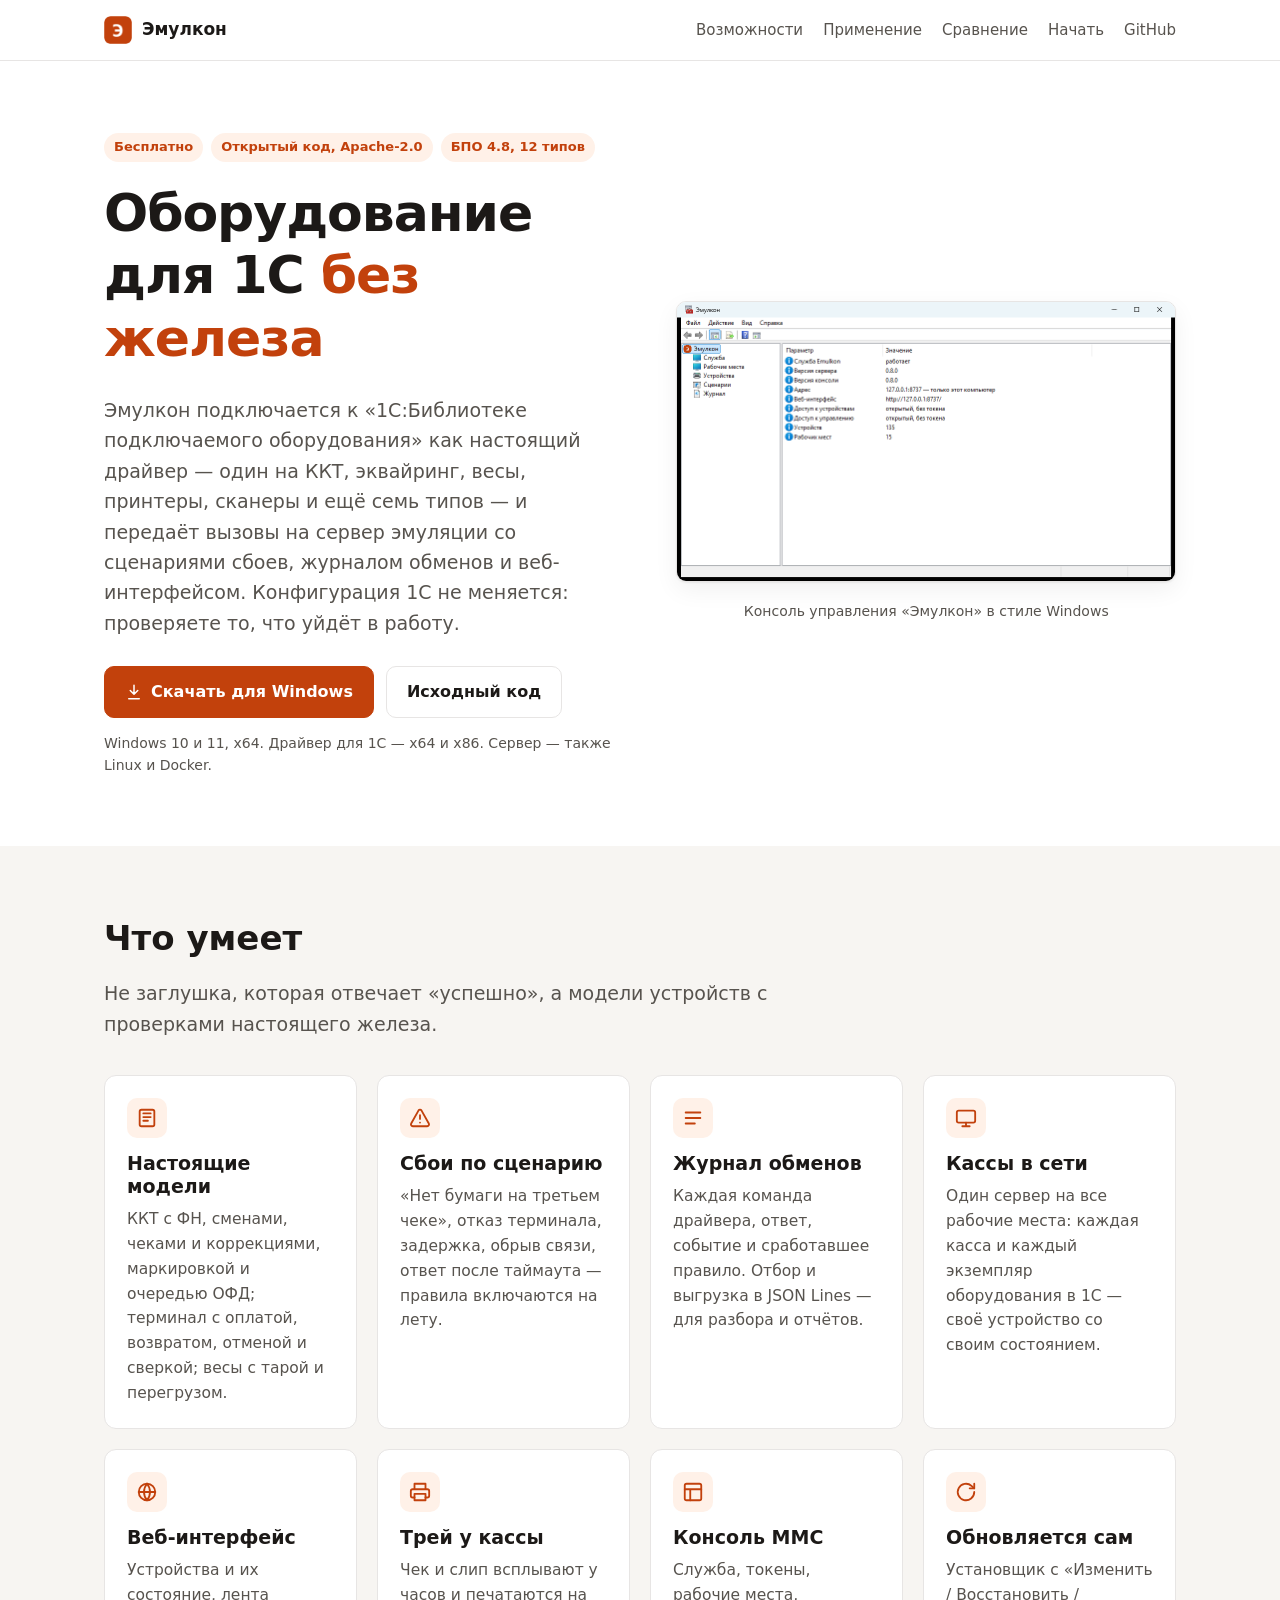
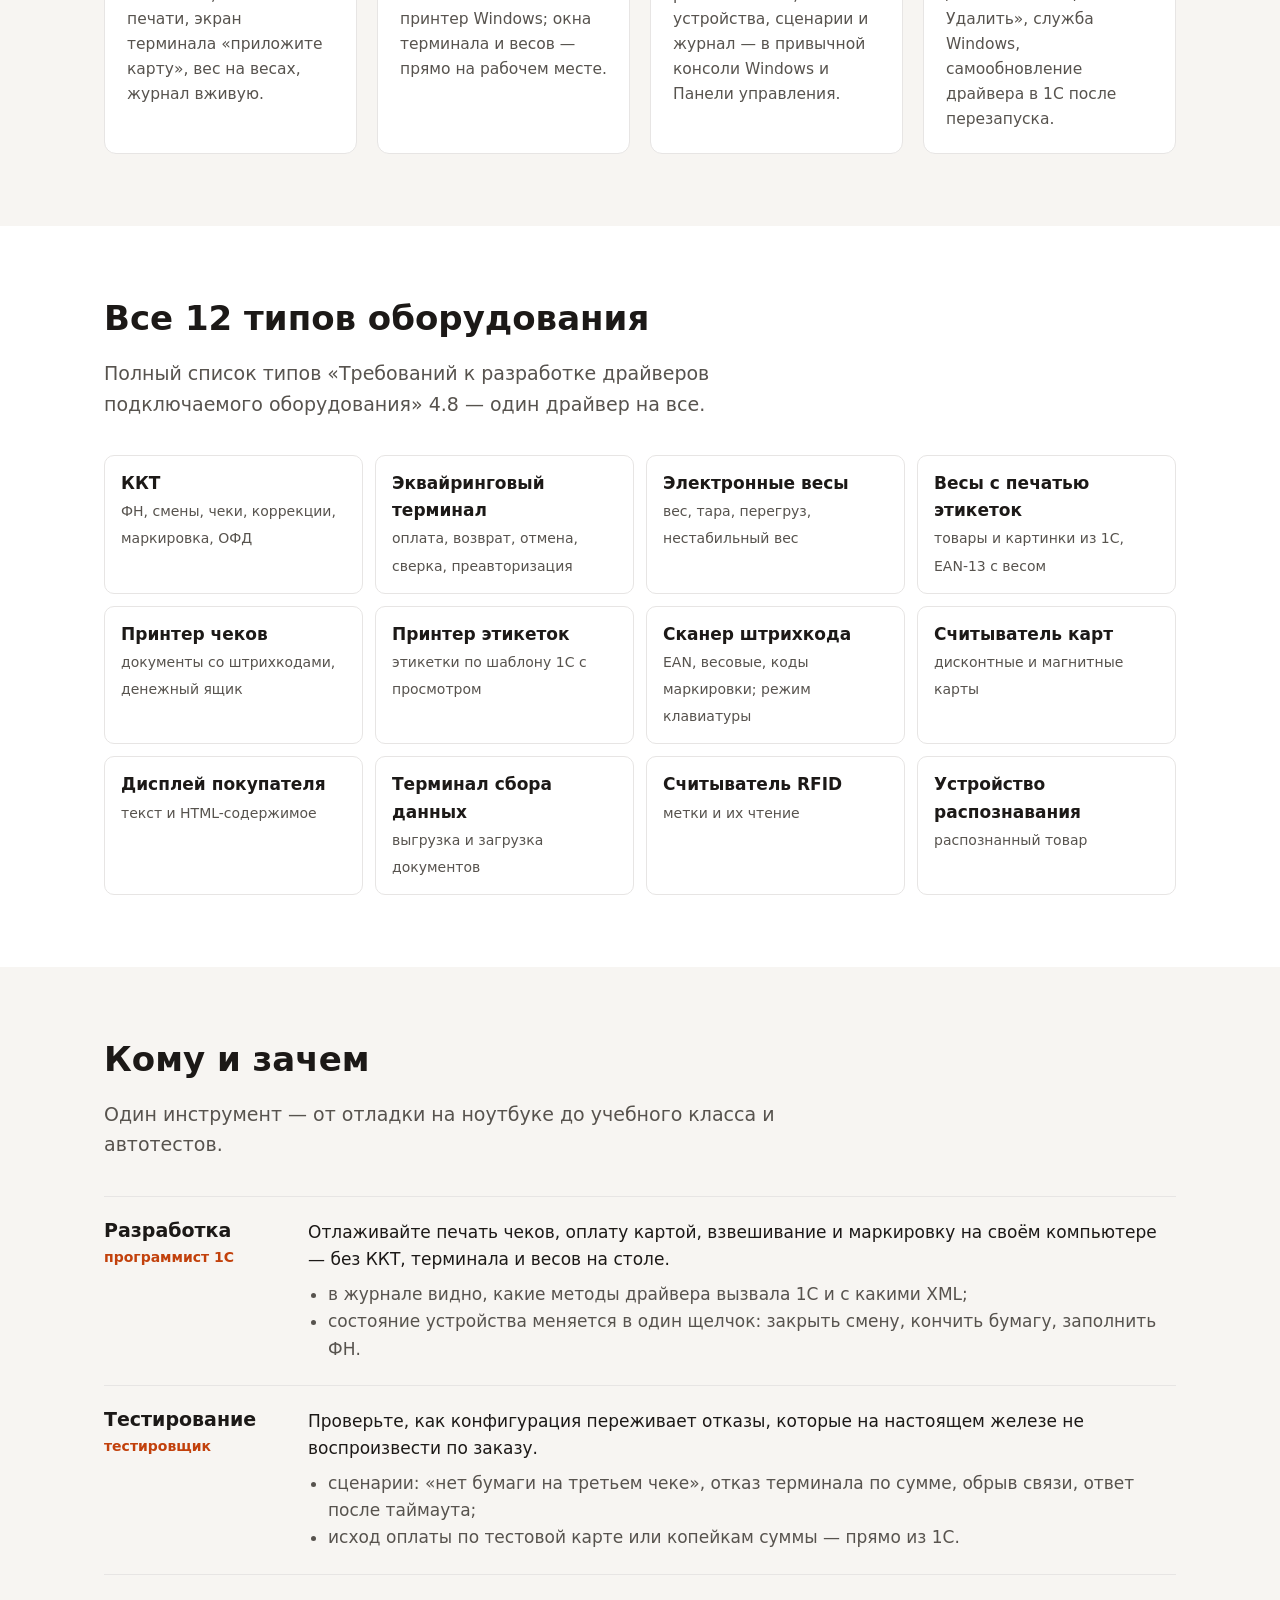
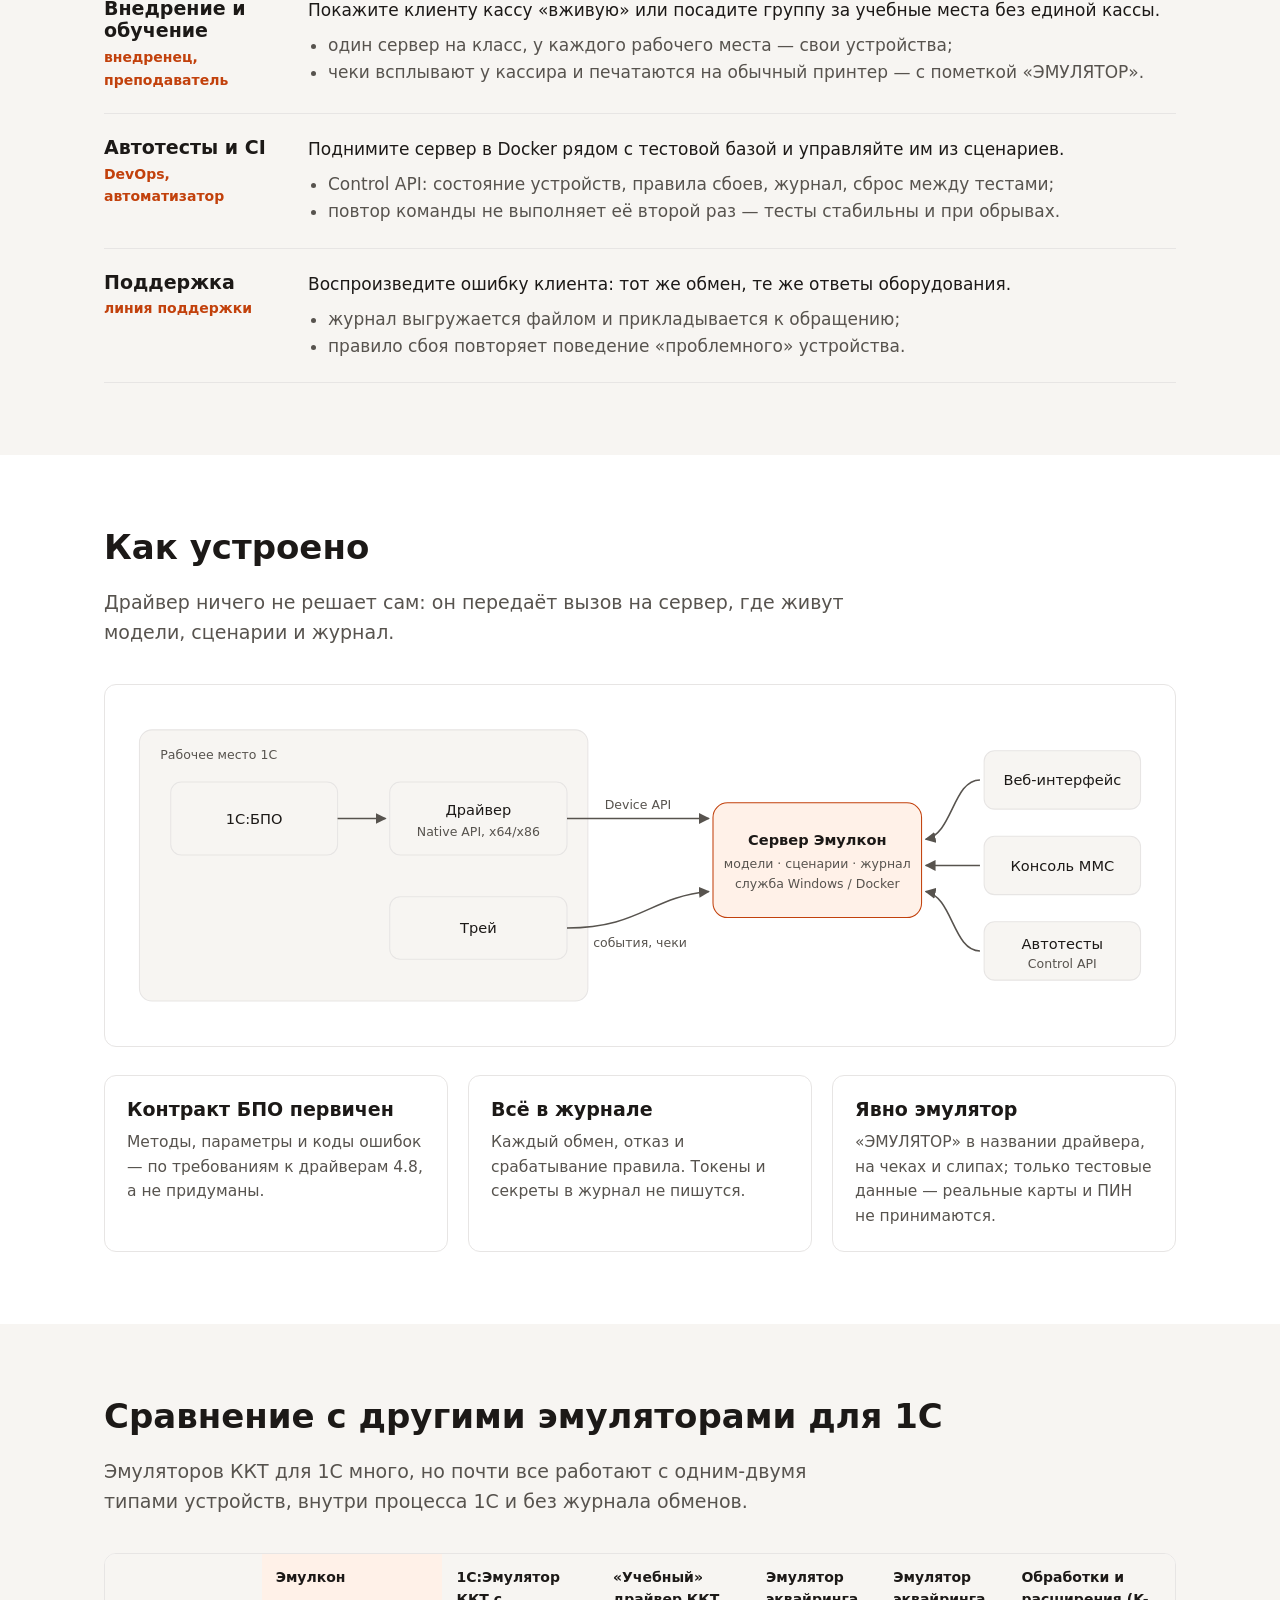
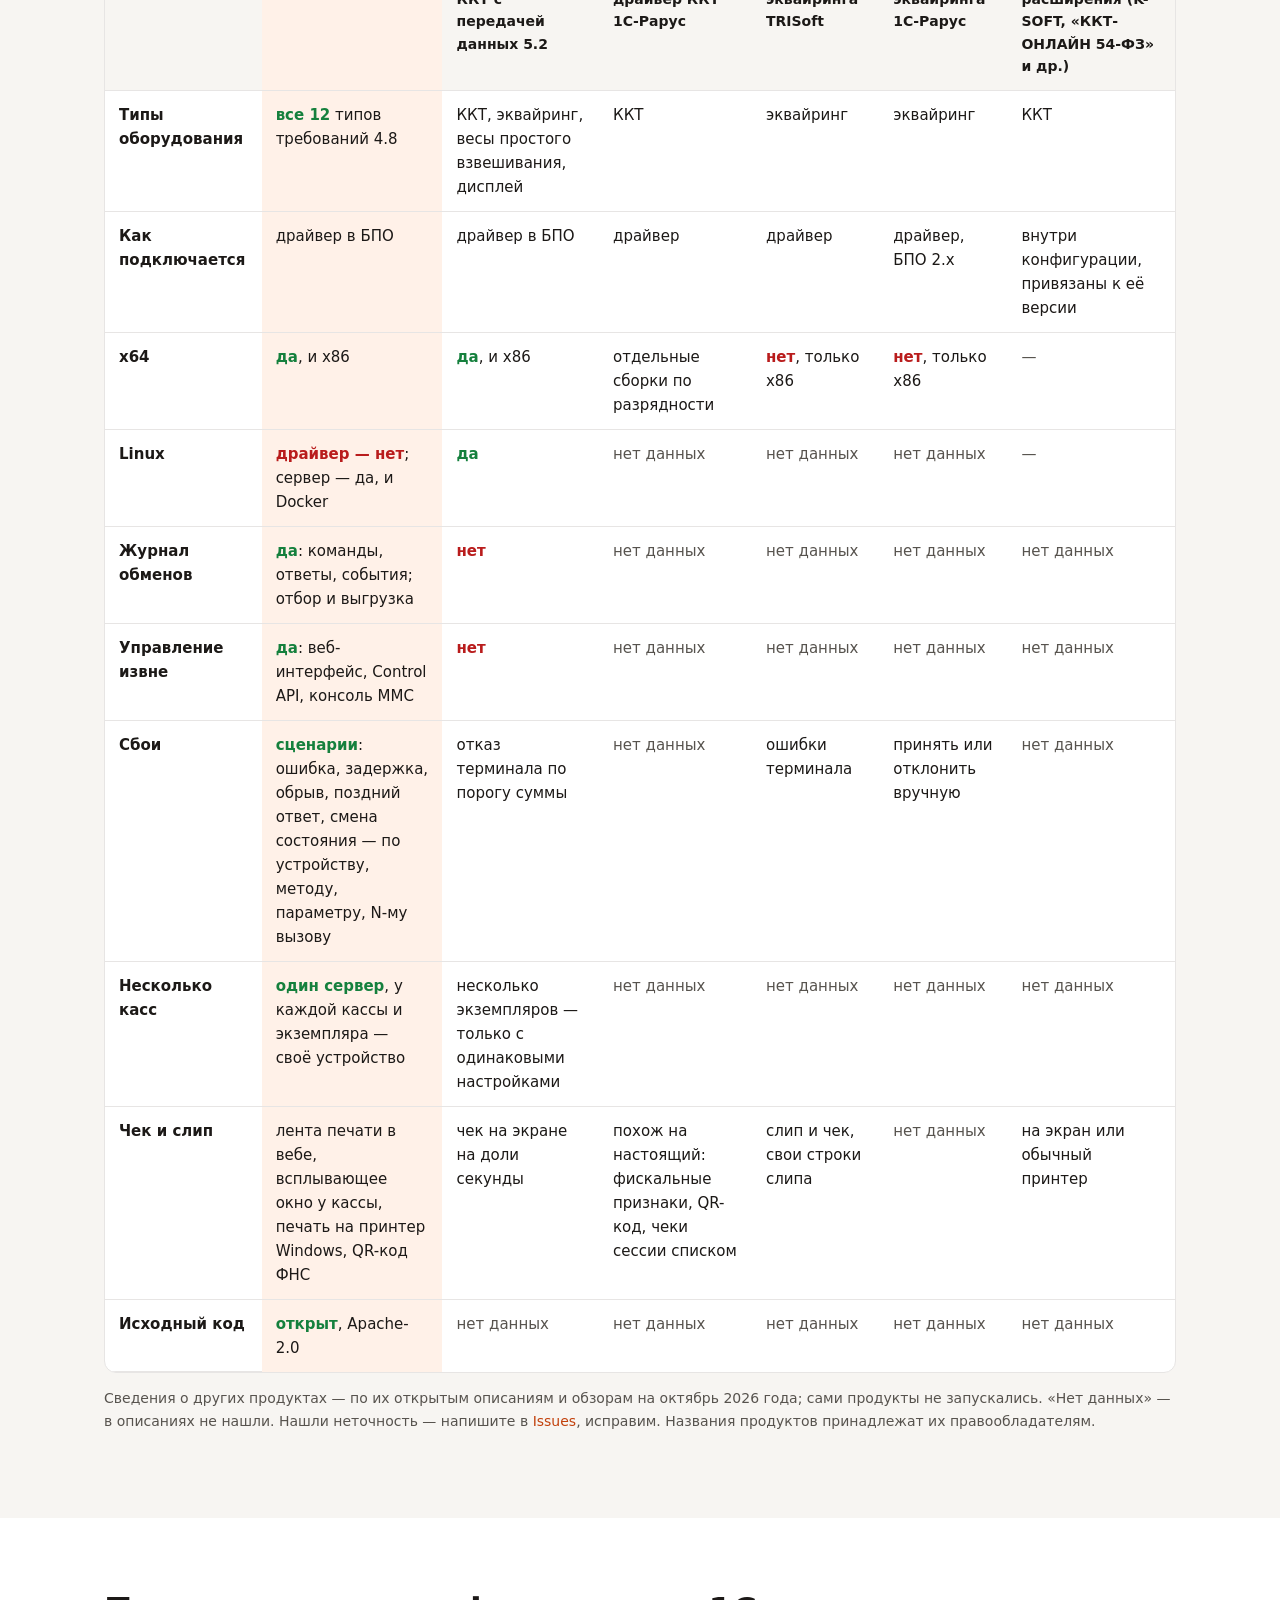
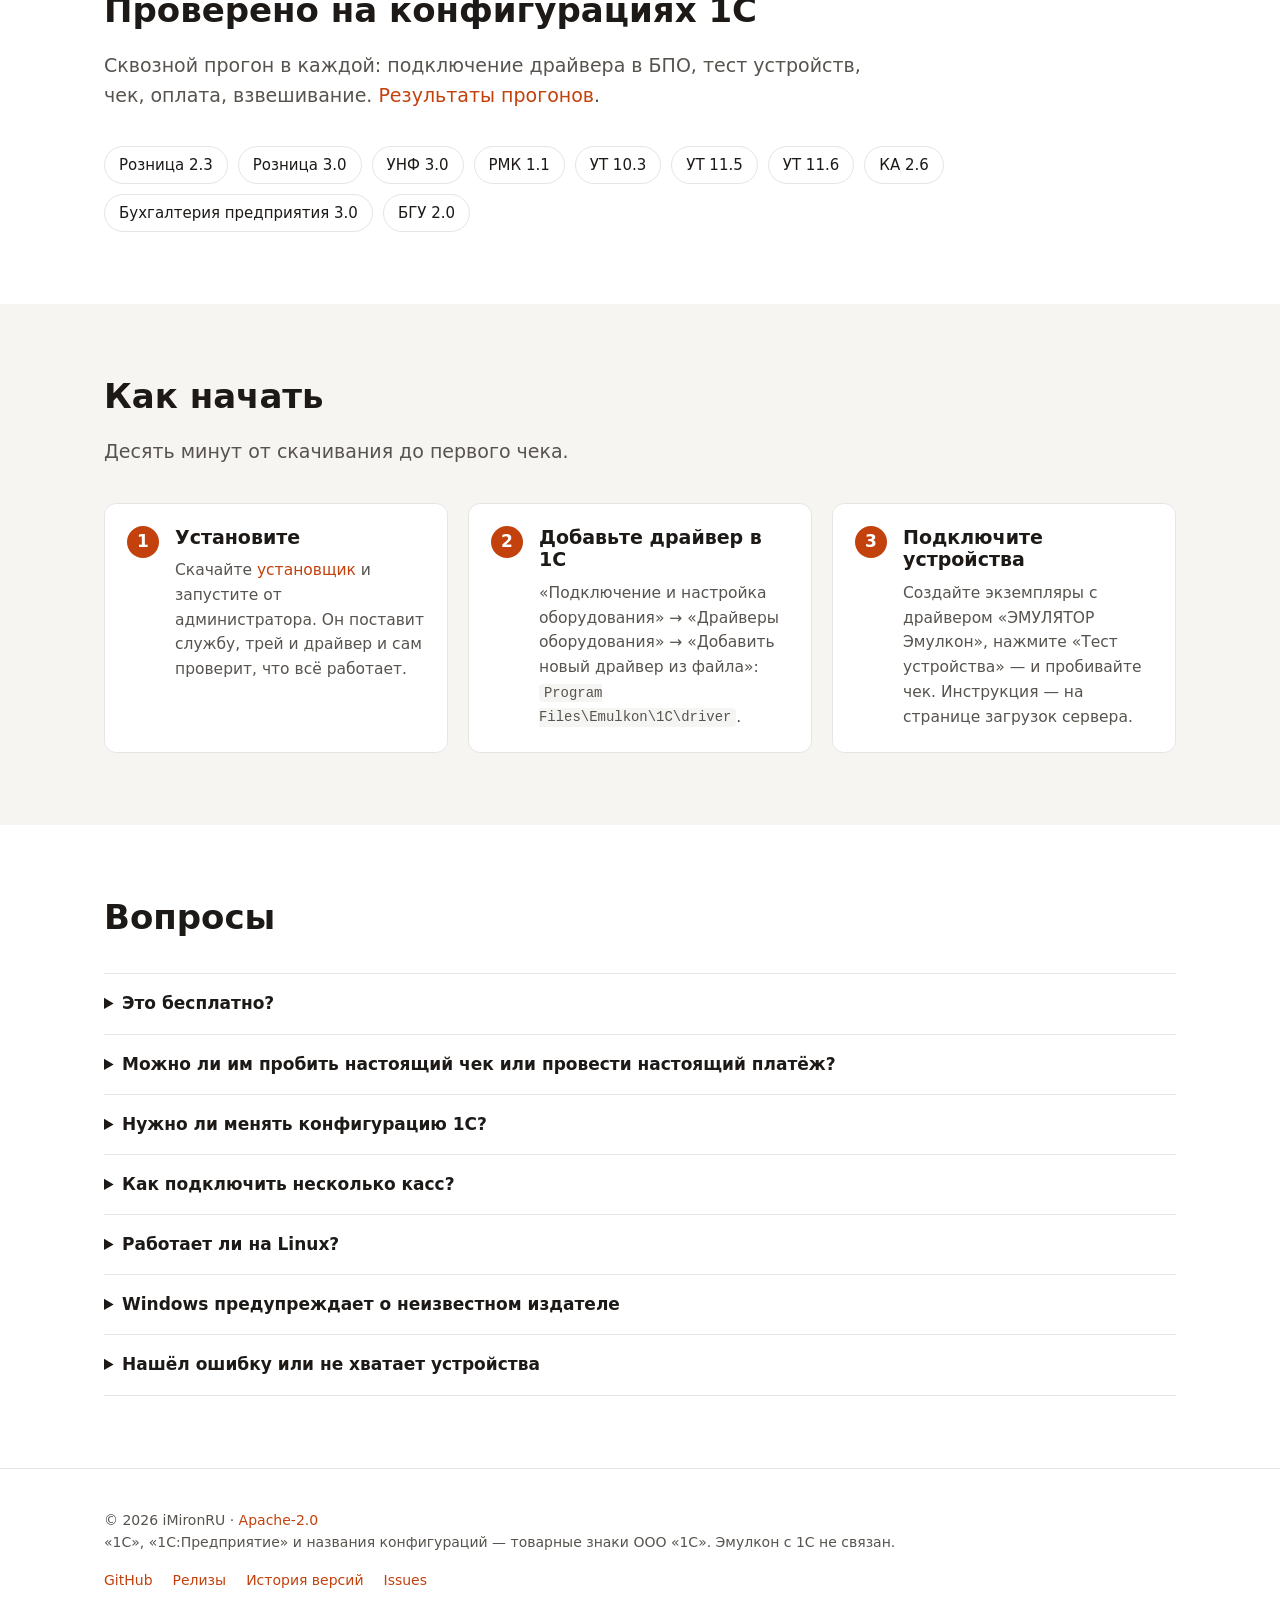
==== site/index.html @ 1564be82 "Сайт проекта на GitHub Pages site/ — страница без сборки: возможности, 12 типов оборудования, вариан" ====
<!doctype html>
<html lang="ru">
<head>
  <meta charset="utf-8">
  <meta name="viewport" content="width=device-width, initial-scale=1">
  <title>Эмулкон — эмулятор подключаемого оборудования для 1С:БПО</title>
  <meta name="description" content="Эмулкон: ККТ, эквайринг, весы, принтеры, сканеры и ещё 7 типов оборудования для 1С:БПО без железа. Настоящий драйвер Native API, сервер со сценариями сбоев, журналом и веб-интерфейсом. Бесплатно, открытый код.">
  <meta property="og:title" content="Эмулкон — эмулятор подключаемого оборудования для 1С:БПО">
  <meta property="og:description" content="Все 12 типов оборудования требований БПО 4.8 без железа: сценарии сбоев, журнал обменов, веб-интерфейс, трей и консоль MMC.">
  <meta property="og:image" content="https://imironru.github.io/emulkon/images/console-summary.png">
  <meta property="og:type" content="website">
  <link rel="icon" type="image/png" href="images/logo.png">
  <link rel="stylesheet" href="style.css">
</head>
<body>

<header class="top">
  <div class="wrap">
    <a class="brand" href="#"><img src="images/logo.png" alt="">Эмулкон</a>
    <nav>
      <a class="opt" href="#features">Возможности</a>
      <a class="opt" href="#usecases">Применение</a>
      <a class="opt" href="#compare">Сравнение</a>
      <a href="#start">Начать</a>
      <a href="https://github.com/iMironRU/emulkon">GitHub</a>
    </nav>
  </div>
</header>

<main>

<section class="hero">
  <div class="wrap">
    <div>
      <div class="badges">
        <span class="badge">Бесплатно</span>
        <span class="badge">Открытый код, Apache-2.0</span>
        <span class="badge">БПО 4.8, 12 типов</span>
      </div>
      <h1>Оборудование для 1С <span>без железа</span></h1>
      <p class="lead">Эмулкон подключается к «1С:Библиотеке подключаемого оборудования» как настоящий драйвер — один на
        ККТ, эквайринг, весы, принтеры, сканеры и ещё семь типов — и передаёт вызовы на сервер эмуляции со сценариями
        сбоев, журналом обменов и веб-интерфейсом. Конфигурация 1С не меняется: проверяете то, что уйдёт в работу.</p>
      <div class="buttons">
        <a class="btn primary" id="download" href="https://github.com/iMironRU/emulkon/releases/latest">
          <svg width="18" height="18" viewBox="0 0 24 24" fill="none" stroke="currentColor" stroke-width="2" stroke-linecap="round" stroke-linejoin="round" aria-hidden="true"><path d="M12 3v12m0 0l-5-5m5 5l5-5M5 21h14"/></svg>
          <span id="download-text">Скачать для Windows</span>
        </a>
        <a class="btn" href="https://github.com/iMironRU/emulkon">Исходный код</a>
      </div>
      <p class="note">Windows 10 и 11, x64. Драйвер для 1С — x64 и x86. Сервер — также Linux и Docker.</p>
    </div>
    <figure>
      <img src="images/console-summary.png" width="1000" height="560" alt="Консоль управления Эмулкона: сводка службы, устройств и рабочих мест">
      <figcaption>Консоль управления «Эмулкон» в стиле Windows</figcaption>
    </figure>
  </div>
</section>

<section class="alt" id="features">
  <div class="wrap">
    <div class="section-head">
      <h2>Что умеет</h2>
      <p class="lead">Не заглушка, которая отвечает «успешно», а модели устройств с проверками настоящего железа.</p>
    </div>
    <div class="grid c4">
      <div class="card">
        <div class="icon"><svg viewBox="0 0 24 24" fill="none" stroke="currentColor" stroke-width="2" stroke-linecap="round" stroke-linejoin="round"><rect x="4" y="3" width="16" height="18" rx="2"/><path d="M8 7h8M8 11h8M8 15h5"/></svg></div>
        <h3>Настоящие модели</h3>
        <p>ККТ с ФН, сменами, чеками и коррекциями, маркировкой и очередью ОФД; терминал с оплатой, возвратом, отменой и
          сверкой; весы с тарой и перегрузом.</p>
      </div>
      <div class="card">
        <div class="icon"><svg viewBox="0 0 24 24" fill="none" stroke="currentColor" stroke-width="2" stroke-linecap="round" stroke-linejoin="round"><path d="M12 9v4M12 17h.01"/><path d="M10.3 3.9L2.4 18a2 2 0 001.7 3h15.8a2 2 0 001.7-3L13.7 3.9a2 2 0 00-3.4 0z"/></svg></div>
        <h3>Сбои по сценарию</h3>
        <p>«Нет бумаги на третьем чеке», отказ терминала, задержка, обрыв связи, ответ после таймаута — правила
          включаются на лету.</p>
      </div>
      <div class="card">
        <div class="icon"><svg viewBox="0 0 24 24" fill="none" stroke="currentColor" stroke-width="2" stroke-linecap="round" stroke-linejoin="round"><path d="M4 6h16M4 12h16M4 18h10"/></svg></div>
        <h3>Журнал обменов</h3>
        <p>Каждая команда драйвера, ответ, событие и сработавшее правило. Отбор и выгрузка в JSON Lines — для разбора и
          отчётов.</p>
      </div>
      <div class="card">
        <div class="icon"><svg viewBox="0 0 24 24" fill="none" stroke="currentColor" stroke-width="2" stroke-linecap="round" stroke-linejoin="round"><rect x="2" y="4" width="20" height="13" rx="2"/><path d="M8 21h8M12 17v4"/></svg></div>
        <h3>Кассы в сети</h3>
        <p>Один сервер на все рабочие места: каждая касса и каждый экземпляр оборудования в 1С — своё устройство со
          своим состоянием.</p>
      </div>
      <div class="card">
        <div class="icon"><svg viewBox="0 0 24 24" fill="none" stroke="currentColor" stroke-width="2" stroke-linecap="round" stroke-linejoin="round"><circle cx="12" cy="12" r="9"/><path d="M3 12h18M12 3a14 14 0 010 18M12 3a14 14 0 000 18"/></svg></div>
        <h3>Веб-интерфейс</h3>
        <p>Устройства и их состояние, лента печати, экран терминала «приложите карту», вес на весах, журнал вживую.</p>
      </div>
      <div class="card">
        <div class="icon"><svg viewBox="0 0 24 24" fill="none" stroke="currentColor" stroke-width="2" stroke-linecap="round" stroke-linejoin="round"><path d="M6 9V3h12v6M6 18H4a2 2 0 01-2-2v-5a2 2 0 012-2h16a2 2 0 012 2v5a2 2 0 01-2 2h-2"/><rect x="6" y="14" width="12" height="7"/></svg></div>
        <h3>Трей у кассы</h3>
        <p>Чек и слип всплывают у часов и печатаются на принтер Windows; окна терминала и весов — прямо на рабочем месте.</p>
      </div>
      <div class="card">
        <div class="icon"><svg viewBox="0 0 24 24" fill="none" stroke="currentColor" stroke-width="2" stroke-linecap="round" stroke-linejoin="round"><rect x="3" y="3" width="18" height="18" rx="2"/><path d="M3 9h18M9 21V9"/></svg></div>
        <h3>Консоль MMC</h3>
        <p>Служба, токены, рабочие места, устройства, сценарии и журнал — в привычной консоли Windows и Панели
          управления.</p>
      </div>
      <div class="card">
        <div class="icon"><svg viewBox="0 0 24 24" fill="none" stroke="currentColor" stroke-width="2" stroke-linecap="round" stroke-linejoin="round"><path d="M21 12a9 9 0 11-3-6.7L21 8"/><path d="M21 3v5h-5"/></svg></div>
        <h3>Обновляется сам</h3>
        <p>Установщик с «Изменить / Восстановить / Удалить», служба Windows, самообновление драйвера в 1С после
          перезапуска.</p>
      </div>
    </div>
  </div>
</section>

<section id="devices">
  <div class="wrap">
    <div class="section-head">
      <h2>Все 12 типов оборудования</h2>
      <p class="lead">Полный список типов «Требований к разработке драйверов подключаемого оборудования» 4.8 —
        один драйвер на все.</p>
    </div>
    <div class="devices">
      <div class="device"><b>ККТ</b><span>ФН, смены, чеки, коррекции, маркировка, ОФД</span></div>
      <div class="device"><b>Эквайринговый терминал</b><span>оплата, возврат, отмена, сверка, преавторизация</span></div>
      <div class="device"><b>Электронные весы</b><span>вес, тара, перегруз, нестабильный вес</span></div>
      <div class="device"><b>Весы с печатью этикеток</b><span>товары и картинки из 1С, EAN-13 с весом</span></div>
      <div class="device"><b>Принтер чеков</b><span>документы со штрихкодами, денежный ящик</span></div>
      <div class="device"><b>Принтер этикеток</b><span>этикетки по шаблону 1С с просмотром</span></div>
      <div class="device"><b>Сканер штрихкода</b><span>EAN, весовые, коды маркировки; режим клавиатуры</span></div>
      <div class="device"><b>Считыватель карт</b><span>дисконтные и магнитные карты</span></div>
      <div class="device"><b>Дисплей покупателя</b><span>текст и HTML-содержимое</span></div>
      <div class="device"><b>Терминал сбора данных</b><span>выгрузка и загрузка документов</span></div>
      <div class="device"><b>Считыватель RFID</b><span>метки и их чтение</span></div>
      <div class="device"><b>Устройство распознавания</b><span>распознанный товар</span></div>
    </div>
  </div>
</section>

<section class="alt" id="usecases">
  <div class="wrap">
    <div class="section-head">
      <h2>Кому и зачем</h2>
      <p class="lead">Один инструмент — от отладки на ноутбуке до учебного класса и автотестов.</p>
    </div>
    <div class="usecase">
      <div><h3>Разработка</h3><div class="who">программист 1С</div></div>
      <div>Отлаживайте печать чеков, оплату картой, взвешивание и маркировку на своём компьютере — без ККТ, терминала и
        весов на столе.
        <ul>
          <li>в журнале видно, какие методы драйвера вызвала 1С и с какими XML;</li>
          <li>состояние устройства меняется в один щелчок: закрыть смену, кончить бумагу, заполнить ФН.</li>
        </ul>
      </div>
    </div>
    <div class="usecase">
      <div><h3>Тестирование</h3><div class="who">тестировщик</div></div>
      <div>Проверьте, как конфигурация переживает отказы, которые на настоящем железе не воспроизвести по заказу.
        <ul>
          <li>сценарии: «нет бумаги на третьем чеке», отказ терминала по сумме, обрыв связи, ответ после таймаута;</li>
          <li>исход оплаты по тестовой карте или копейкам суммы — прямо из 1С.</li>
        </ul>
      </div>
    </div>
    <div class="usecase">
      <div><h3>Внедрение и обучение</h3><div class="who">внедренец, преподаватель</div></div>
      <div>Покажите клиенту кассу «вживую» или посадите группу за учебные места без единой кассы.
        <ul>
          <li>один сервер на класс, у каждого рабочего места — свои устройства;</li>
          <li>чеки всплывают у кассира и печатаются на обычный принтер — с пометкой «ЭМУЛЯТОР».</li>
        </ul>
      </div>
    </div>
    <div class="usecase">
      <div><h3>Автотесты и CI</h3><div class="who">DevOps, автоматизатор</div></div>
      <div>Поднимите сервер в Docker рядом с тестовой базой и управляйте им из сценариев.
        <ul>
          <li>Control API: состояние устройств, правила сбоев, журнал, сброс между тестами;</li>
          <li>повтор команды не выполняет её второй раз — тесты стабильны и при обрывах.</li>
        </ul>
      </div>
    </div>
    <div class="usecase">
      <div><h3>Поддержка</h3><div class="who">линия поддержки</div></div>
      <div>Воспроизведите ошибку клиента: тот же обмен, те же ответы оборудования.
        <ul>
          <li>журнал выгружается файлом и прикладывается к обращению;</li>
          <li>правило сбоя повторяет поведение «проблемного» устройства.</li>
        </ul>
      </div>
    </div>
  </div>
</section>

<section id="how">
  <div class="wrap">
    <div class="section-head">
      <h2>Как устроено</h2>
      <p class="lead">Драйвер ничего не решает сам: он передаёт вызов на сервер, где живут модели, сценарии и журнал.</p>
    </div>
    <div class="diagram">
      <svg viewBox="0 0 980 300" role="img" aria-label="Схема: 1С:БПО вызывает драйвер, драйвер обращается к серверу Эмулкона; к серверу подключены веб-интерфейс, трей и консоль MMC">
        <defs>
          <marker id="arrow" viewBox="0 0 10 10" refX="9" refY="5" markerWidth="7" markerHeight="7" orient="auto-start-reverse">
            <path d="M0 0L10 5L0 10z" fill="currentColor" style="fill: var(--muted)"/>
          </marker>
        </defs>
        <rect class="box" x="10" y="20" width="430" height="260" rx="12"/>
        <text x="30" y="48" class="small">Рабочее место 1С</text>
        <rect class="box" x="40" y="70" width="160" height="70" rx="10"/>
        <text x="120" y="110" text-anchor="middle">1С:БПО</text>
        <rect class="box" x="250" y="70" width="170" height="70" rx="10"/>
        <text x="335" y="102" text-anchor="middle">Драйвер</text>
        <text x="335" y="122" text-anchor="middle" class="small">Native API, x64/x86</text>
        <rect class="box" x="250" y="180" width="170" height="60" rx="10"/>
        <text x="335" y="215" text-anchor="middle">Трей</text>
        <path class="arrow" d="M200 105H246"/>

        <rect class="core" x="560" y="90" width="200" height="110" rx="14"/>
        <text x="660" y="130" text-anchor="middle" style="font-weight:700">Сервер Эмулкон</text>
        <text x="660" y="152" text-anchor="middle" class="small">модели · сценарии · журнал</text>
        <text x="660" y="172" text-anchor="middle" class="small">служба Windows / Docker</text>
        <path class="arrow" d="M420 105H556"/>
        <text x="488" y="96" text-anchor="middle" class="small">Device API</text>
        <path class="arrow" d="M420 210C490 210 500 180 556 175"/>
        <text x="490" y="228" text-anchor="middle" class="small">события, чеки</text>

        <rect class="box" x="820" y="40" width="150" height="56" rx="10"/>
        <text x="895" y="73" text-anchor="middle">Веб-интерфейс</text>
        <rect class="box" x="820" y="122" width="150" height="56" rx="10"/>
        <text x="895" y="155" text-anchor="middle">Консоль MMC</text>
        <rect class="box" x="820" y="204" width="150" height="56" rx="10"/>
        <text x="895" y="230" text-anchor="middle">Автотесты</text>
        <text x="895" y="248" text-anchor="middle" class="small">Control API</text>
        <path class="arrow" d="M816 68C790 68 790 120 764 125"/>
        <path class="arrow" d="M816 150H764"/>
        <path class="arrow" d="M816 232C790 232 790 180 764 175"/>
      </svg>
    </div>
    <div class="grid c3 principles">
      <div class="card"><h3>Контракт БПО первичен</h3><p>Методы, параметры и коды ошибок — по требованиям к драйверам
        4.8, а не придуманы.</p></div>
      <div class="card"><h3>Всё в журнале</h3><p>Каждый обмен, отказ и срабатывание правила. Токены и секреты в журнал
        не пишутся.</p></div>
      <div class="card"><h3>Явно эмулятор</h3><p>«ЭМУЛЯТОР» в названии драйвера, на чеках и слипах; только тестовые
        данные — реальные карты и ПИН не принимаются.</p></div>
    </div>
  </div>
</section>

<section class="alt" id="compare">
  <div class="wrap">
    <div class="section-head">
      <h2>Сравнение с другими эмуляторами для 1С</h2>
      <p class="lead">Эмуляторов ККТ для 1С много, но почти все работают с одним-двумя типами устройств, внутри процесса
        1С и без журнала обменов.</p>
    </div>
    <div class="table-wrap">
      <table>
        <thead>
          <tr>
            <th></th>
            <th class="us">Эмулкон</th>
            <th>1С:Эмулятор ККТ с передачей данных 5.2</th>
            <th>«Учебный» драйвер ККТ 1С-Рарус</th>
            <th>Эмулятор эквайринга TRISoft</th>
            <th>Эмулятор эквайринга 1С-Рарус</th>
            <th>Обработки и расширения (K-SOFT, «ККТ-ОНЛАЙН 54-ФЗ» и др.)</th>
          </tr>
        </thead>
        <tbody>
          <tr>
            <th>Типы оборудования</th>
            <td class="us"><span class="y">все 12</span> типов требований 4.8</td>
            <td>ККТ, эквайринг, весы простого взвешивания, дисплей</td>
            <td>ККТ</td>
            <td>эквайринг</td>
            <td>эквайринг</td>
            <td>ККТ</td>
          </tr>
          <tr>
            <th>Как подключается</th>
            <td class="us">драйвер в БПО</td>
            <td>драйвер в БПО</td>
            <td>драйвер</td>
            <td>драйвер</td>
            <td>драйвер, БПО 2.x</td>
            <td>внутри конфигурации, привязаны к её версии</td>
          </tr>
          <tr>
            <th>x64</th>
            <td class="us"><span class="y">да</span>, и x86</td>
            <td><span class="y">да</span>, и x86</td>
            <td>отдельные сборки по разрядности</td>
            <td><span class="n">нет</span>, только x86</td>
            <td><span class="n">нет</span>, только x86</td>
            <td class="q">—</td>
          </tr>
          <tr>
            <th>Linux</th>
            <td class="us"><span class="n">драйвер — нет</span>; сервер — да, и Docker</td>
            <td><span class="y">да</span></td>
            <td class="q">нет данных</td>
            <td class="q">нет данных</td>
            <td class="q">нет данных</td>
            <td class="q">—</td>
          </tr>
          <tr>
            <th>Журнал обменов</th>
            <td class="us"><span class="y">да</span>: команды, ответы, события; отбор и выгрузка</td>
            <td><span class="n">нет</span></td>
            <td class="q">нет данных</td>
            <td class="q">нет данных</td>
            <td class="q">нет данных</td>
            <td class="q">нет данных</td>
          </tr>
          <tr>
            <th>Управление извне</th>
            <td class="us"><span class="y">да</span>: веб-интерфейс, Control API, консоль MMC</td>
            <td><span class="n">нет</span></td>
            <td class="q">нет данных</td>
            <td class="q">нет данных</td>
            <td class="q">нет данных</td>
            <td class="q">нет данных</td>
          </tr>
          <tr>
            <th>Сбои</th>
            <td class="us"><span class="y">сценарии</span>: ошибка, задержка, обрыв, поздний ответ, смена состояния —
              по устройству, методу, параметру, N-му вызову</td>
            <td>отказ терминала по порогу суммы</td>
            <td class="q">нет данных</td>
            <td>ошибки терминала</td>
            <td>принять или отклонить вручную</td>
            <td class="q">нет данных</td>
          </tr>
          <tr>
            <th>Несколько касс</th>
            <td class="us"><span class="y">один сервер</span>, у каждой кассы и экземпляра — своё устройство</td>
            <td>несколько экземпляров — только с одинаковыми настройками</td>
            <td class="q">нет данных</td>
            <td class="q">нет данных</td>
            <td class="q">нет данных</td>
            <td class="q">нет данных</td>
          </tr>
          <tr>
            <th>Чек и слип</th>
            <td class="us">лента печати в вебе, всплывающее окно у кассы, печать на принтер Windows, QR-код ФНС</td>
            <td>чек на экране на доли секунды</td>
            <td>похож на настоящий: фискальные признаки, QR-код, чеки сессии списком</td>
            <td>слип и чек, свои строки слипа</td>
            <td class="q">нет данных</td>
            <td>на экран или обычный принтер</td>
          </tr>
          <tr>
            <th>Исходный код</th>
            <td class="us"><span class="y">открыт</span>, Apache-2.0</td>
            <td class="q">нет данных</td>
            <td class="q">нет данных</td>
            <td class="q">нет данных</td>
            <td class="q">нет данных</td>
            <td class="q">нет данных</td>
          </tr>
        </tbody>
      </table>
    </div>
    <p class="fine">Сведения о других продуктах — по их открытым описаниям и обзорам на октябрь 2026 года; сами продукты
      не запускались. «Нет данных» — в описаниях не нашли. Нашли неточность — напишите в
      <a href="https://github.com/iMironRU/emulkon/issues">Issues</a>, исправим. Названия продуктов принадлежат их
      правообладателям.</p>
  </div>
</section>

<section id="configs">
  <div class="wrap">
    <div class="section-head">
      <h2>Проверено на конфигурациях 1С</h2>
      <p class="lead">Сквозной прогон в каждой: подключение драйвера в БПО, тест устройств, чек, оплата, взвешивание.
        <a href="https://github.com/iMironRU/emulkon/blob/main/tests/1c/RESULTS.md">Результаты прогонов</a>.</p>
    </div>
    <div class="configs">
      <span>Розница 2.3</span><span>Розница 3.0</span><span>УНФ 3.0</span><span>РМК 1.1</span>
      <span>УТ 10.3</span><span>УТ 11.5</span><span>УТ 11.6</span><span>КА 2.6</span>
      <span>Бухгалтерия предприятия 3.0</span><span>БГУ 2.0</span>
    </div>
  </div>
</section>

<section class="alt" id="start">
  <div class="wrap">
    <div class="section-head">
      <h2>Как начать</h2>
      <p class="lead">Десять минут от скачивания до первого чека.</p>
    </div>
    <div class="steps">
      <div class="step">
        <h3>Установите</h3>
        <p>Скачайте <a href="https://github.com/iMironRU/emulkon/releases/latest">установщик</a> и запустите от
          администратора. Он поставит службу, трей и драйвер и сам проверит, что всё работает.</p>
      </div>
      <div class="step">
        <h3>Добавьте драйвер в 1С</h3>
        <p>«Подключение и настройка оборудования» → «Драйверы оборудования» → «Добавить новый драйвер из файла»:
          <code>Program Files\Emulkon\1C\driver</code>.</p>
      </div>
      <div class="step">
        <h3>Подключите устройства</h3>
        <p>Создайте экземпляры с драйвером «ЭМУЛЯТОР Эмулкон», нажмите «Тест устройства» — и пробивайте чек.
          Инструкция — на странице загрузок сервера.</p>
      </div>
    </div>
  </div>
</section>

<section id="faq">
  <div class="wrap">
    <div class="section-head"><h2>Вопросы</h2></div>
    <details>
      <summary>Это бесплатно?</summary>
      <p>Да. Эмулкон распространяется с открытым исходным кодом по лицензии Apache-2.0 — его можно использовать, в том
        числе в коммерческой разработке, и дорабатывать.</p>
    </details>
    <details>
      <summary>Можно ли им пробить настоящий чек или провести настоящий платёж?</summary>
      <p>Нет, и это сделано намеренно. Эмулкон — инструмент разработки и тестирования: «ЭМУЛЯТОР» в названии драйвера
        и на документах, только тестовые данные, реальные номера карт и ПИН не принимаются.</p>
    </details>
    <details>
      <summary>Нужно ли менять конфигурацию 1С?</summary>
      <p>Нет. Эмулкон подключается в БПО как обычный драйвер из файла — так же, как драйвер настоящего оборудования.</p>
    </details>
    <details>
      <summary>Как подключить несколько касс?</summary>
      <p>Поставьте Эмулкон на один компьютер и включите «Сервер для касс в сети» в консоли («Служба → Свойства»), там же
        выдайте токены. На кассах в параметрах драйвера укажите адрес сервера; установщик там не обязателен — драйвер
        можно скачать со страницы загрузок сервера.</p>
    </details>
    <details>
      <summary>Работает ли на Linux?</summary>
      <p>Сервер — да, в том числе в Docker. Драйвер для 1С пока только под Windows (x64 и x86).</p>
    </details>
    <details>
      <summary>Windows предупреждает о неизвестном издателе</summary>
      <p>Подписи кода пока нет. Проверьте установщик по <code>SHA256SUMS</code> из релиза и выберите «Подробнее» →
        «Выполнить в любом случае».</p>
    </details>
    <details>
      <summary>Нашёл ошибку или не хватает устройства</summary>
      <p>Напишите в <a href="https://github.com/iMironRU/emulkon/issues">Issues</a>: для ошибки приложите выгрузку
        журнала, для нового поведения — ссылку на требования БПО.</p>
    </details>
  </div>
</section>

</main>

<footer>
  <div class="wrap">
    <div>
      © 2026 iMironRU · <a href="https://github.com/iMironRU/emulkon/blob/main/LICENSE">Apache-2.0</a><br>
      «1С», «1С:Предприятие» и названия конфигураций — товарные знаки ООО «1С». Эмулкон с 1С не связан.
    </div>
    <nav>
      <a href="https://github.com/iMironRU/emulkon">GitHub</a>
      <a href="https://github.com/iMironRU/emulkon/releases">Релизы</a>
      <a href="https://github.com/iMironRU/emulkon/blob/main/CHANGELOG.md">История версий</a>
      <a href="https://github.com/iMironRU/emulkon/issues">Issues</a>
    </nav>
  </div>
</footer>

<script>
  // Кнопка «Скачать» — прямо на установщик последнего релиза; без сети или JS — на страницу релиза.
  fetch('https://api.github.com/repos/iMironRU/emulkon/releases/latest')
    .then(function (r) { return r.ok ? r.json() : null; })
    .then(function (rel) {
      if (!rel || !rel.assets) return;
      var setup = rel.assets.find(function (a) { return /^EmulkonSetup_.*\.exe$/.test(a.name); });
      if (!setup) return;
      document.getElementById('download').href = setup.browser_download_url;
      document.getElementById('download-text').textContent = 'Скачать ' + rel.tag_name.replace(/^v/, '') + ' для Windows';
    })
    .catch(function () { /* остаётся ссылка на релизы */ });
</script>
</body>
</html>
---- site/style.css ----
/* Эмулкон — страница проекта. Без сборки и внешних зависимостей; светлая и тёмная тема. */
:root {
  --bg: #ffffff;
  --bg-alt: #f7f5f2;
  --text: #1c1917;
  --muted: #57534e;
  --line: #e7e5e4;
  --accent: #c2410c;
  --accent-soft: #fff1e8;
  --ok: #15803d;
  --no: #b91c1c;
  --code: #f5f5f4;
  --shadow: 0 1px 2px rgb(0 0 0 / .06), 0 8px 24px rgb(0 0 0 / .06);
  color-scheme: light;
}
@media (prefers-color-scheme: dark) {
  :root {
    --bg: #141210;
    --bg-alt: #1c1917;
    --text: #f5f5f4;
    --muted: #a8a29e;
    --line: #2f2b28;
    --accent: #fb923c;
    --accent-soft: #2a1a10;
    --ok: #4ade80;
    --no: #f87171;
    --code: #24201d;
    --shadow: 0 1px 2px rgb(0 0 0 / .4), 0 8px 24px rgb(0 0 0 / .35);
    color-scheme: dark;
  }
}

* { box-sizing: border-box; }
html { scroll-behavior: smooth; }
body {
  margin: 0;
  background: var(--bg);
  color: var(--text);
  font: 17px/1.6 system-ui, -apple-system, "Segoe UI", Roboto, "Helvetica Neue", Arial, sans-serif;
  -webkit-font-smoothing: antialiased;
}
a { color: var(--accent); text-decoration: none; }
a:hover { text-decoration: underline; }
code { background: var(--code); padding: .1em .35em; border-radius: 4px; font-size: .9em; }
img { max-width: 100%; height: auto; }

.wrap { max-width: 1120px; margin: 0 auto; padding: 0 24px; }
section { padding: 72px 0; }
section.alt { background: var(--bg-alt); }
h1, h2, h3 { line-height: 1.2; margin: 0 0 .5em; }
h2 { font-size: clamp(26px, 3.4vw, 34px); }
h3 { font-size: 19px; }
.lead { font-size: 19px; color: var(--muted); max-width: 760px; }
.section-head { margin-bottom: 36px; }

/* шапка */
.top {
  position: sticky; top: 0; z-index: 10;
  background: color-mix(in srgb, var(--bg) 88%, transparent);
  backdrop-filter: blur(8px);
  border-bottom: 1px solid var(--line);
}
.top .wrap { display: flex; align-items: center; gap: 24px; height: 60px; }
.brand { display: flex; align-items: center; gap: 10px; font-weight: 700; color: var(--text); }
.brand img { width: 28px; height: 28px; border-radius: 6px; }
.top nav { display: flex; gap: 20px; margin-left: auto; font-size: 15px; }
.top nav a { color: var(--muted); }
.top nav a:hover { color: var(--text); text-decoration: none; }
@media (max-width: 820px) { .top nav a.opt { display: none; } }

/* первый экран */
.hero { padding: 72px 0 56px; }
.hero .wrap { display: grid; grid-template-columns: 1.05fr 1fr; gap: 48px; align-items: center; }
.hero h1 { font-size: clamp(34px, 5vw, 52px); letter-spacing: -.02em; }
.hero h1 span { color: var(--accent); }
.hero .lead { margin: 0 0 28px; }
.hero figure { margin: 0; }
.hero figure img { border-radius: 10px; box-shadow: var(--shadow); border: 1px solid var(--line); }
.hero figcaption { font-size: 14px; color: var(--muted); margin-top: 10px; text-align: center; }
@media (max-width: 900px) { .hero .wrap { grid-template-columns: 1fr; } }

.buttons { display: flex; flex-wrap: wrap; gap: 12px; align-items: center; }
.btn {
  display: inline-flex; align-items: center; gap: 8px;
  padding: 12px 20px; border-radius: 10px; font-weight: 600; font-size: 16px;
  border: 1px solid var(--line); color: var(--text); background: var(--bg);
}
.btn:hover { text-decoration: none; border-color: var(--muted); }
.btn.primary { background: var(--accent); border-color: var(--accent); color: #fff; }
.btn.primary:hover { filter: brightness(1.08); }
.note { font-size: 14px; color: var(--muted); margin-top: 14px; }

.badges { display: flex; flex-wrap: wrap; gap: 8px; margin-bottom: 20px; }
.badge {
  font-size: 13px; padding: 4px 10px; border-radius: 999px;
  background: var(--accent-soft); color: var(--accent); font-weight: 600;
}

/* плитки */
.grid { display: grid; gap: 20px; }
.grid.c4 { grid-template-columns: repeat(4, 1fr); }
.grid.c3 { grid-template-columns: repeat(3, 1fr); }
.grid.c2 { grid-template-columns: repeat(2, 1fr); }
@media (max-width: 960px) { .grid.c4 { grid-template-columns: repeat(2, 1fr); } .grid.c3 { grid-template-columns: repeat(2, 1fr); } }
@media (max-width: 620px) { .grid.c4, .grid.c3, .grid.c2 { grid-template-columns: 1fr; } }
.card {
  background: var(--bg); border: 1px solid var(--line); border-radius: 12px; padding: 22px;
}
section.alt .card { background: var(--bg); }
.card p { margin: 0; color: var(--muted); font-size: 15.5px; }
.card .icon {
  width: 40px; height: 40px; border-radius: 10px; display: grid; place-items: center;
  background: var(--accent-soft); color: var(--accent); margin-bottom: 14px;
}
.card .icon svg { width: 22px; height: 22px; }

.devices { display: grid; grid-template-columns: repeat(4, 1fr); gap: 12px; }
@media (max-width: 960px) { .devices { grid-template-columns: repeat(2, 1fr); } }
.device { border: 1px solid var(--line); border-radius: 10px; padding: 14px 16px; background: var(--bg); }
.device b { display: block; }
.device span { font-size: 14px; color: var(--muted); }

/* сценарии использования */
.usecase { display: grid; grid-template-columns: 180px 1fr; gap: 24px; padding: 22px 0; border-top: 1px solid var(--line); }
.usecase:last-child { border-bottom: 1px solid var(--line); }
.usecase h3 { margin: 0; }
.usecase .who { font-size: 14px; color: var(--accent); font-weight: 600; margin-top: 4px; }
.usecase ul { margin: 8px 0 0; padding-left: 20px; color: var(--muted); }
@media (max-width: 700px) { .usecase { grid-template-columns: 1fr; gap: 8px; } }

/* схема */
.diagram { background: var(--bg); border: 1px solid var(--line); border-radius: 12px; padding: 24px; }
.diagram svg { width: 100%; height: auto; display: block; }
.diagram text { font: 14px system-ui, "Segoe UI", sans-serif; fill: var(--text); }
.diagram .small { font-size: 12px; fill: var(--muted); }
.diagram .box { fill: var(--bg-alt); stroke: var(--line); }
.diagram .core { fill: var(--accent-soft); stroke: var(--accent); }
.diagram .arrow { stroke: var(--muted); stroke-width: 1.5; fill: none; marker-end: url(#arrow); }
.principles { margin-top: 28px; }

/* сравнение */
.table-wrap { overflow-x: auto; border: 1px solid var(--line); border-radius: 12px; background: var(--bg); }
table { border-collapse: collapse; width: 100%; min-width: 860px; font-size: 15px; }
th, td { padding: 12px 14px; text-align: left; vertical-align: top; border-bottom: 1px solid var(--line); }
thead th { background: var(--bg-alt); font-size: 14px; position: sticky; top: 0; }
tbody tr:last-child td { border-bottom: 0; }
td.us, th.us { background: var(--accent-soft); }
.y { color: var(--ok); font-weight: 700; }
.n { color: var(--no); font-weight: 700; }
.q { color: var(--muted); }
.fine { font-size: 14px; color: var(--muted); margin-top: 14px; }

/* конфигурации */
.configs { display: flex; flex-wrap: wrap; gap: 10px; }
.configs span { border: 1px solid var(--line); border-radius: 999px; padding: 6px 14px; font-size: 15px; background: var(--bg); }

/* шаги */
.steps { counter-reset: s; display: grid; grid-template-columns: repeat(3, 1fr); gap: 20px; }
@media (max-width: 860px) { .steps { grid-template-columns: 1fr; } }
.step { position: relative; padding: 22px 22px 22px 70px; border: 1px solid var(--line); border-radius: 12px; background: var(--bg); }
.step::before {
  counter-increment: s; content: counter(s);
  position: absolute; left: 22px; top: 22px; width: 32px; height: 32px; border-radius: 50%;
  background: var(--accent); color: #fff; display: grid; place-items: center; font-weight: 700;
}
.step p { margin: 6px 0 0; color: var(--muted); font-size: 15.5px; }

/* вопросы */
details { border-top: 1px solid var(--line); padding: 16px 0; }
details:last-of-type { border-bottom: 1px solid var(--line); }
summary { cursor: pointer; font-weight: 600; font-size: 17px; }
details p { color: var(--muted); margin: 10px 0 0; }

footer { padding: 40px 0; border-top: 1px solid var(--line); font-size: 14px; color: var(--muted); }
footer .wrap { display: flex; flex-wrap: wrap; gap: 16px 32px; justify-content: space-between; }
footer nav { display: flex; gap: 20px; flex-wrap: wrap; }
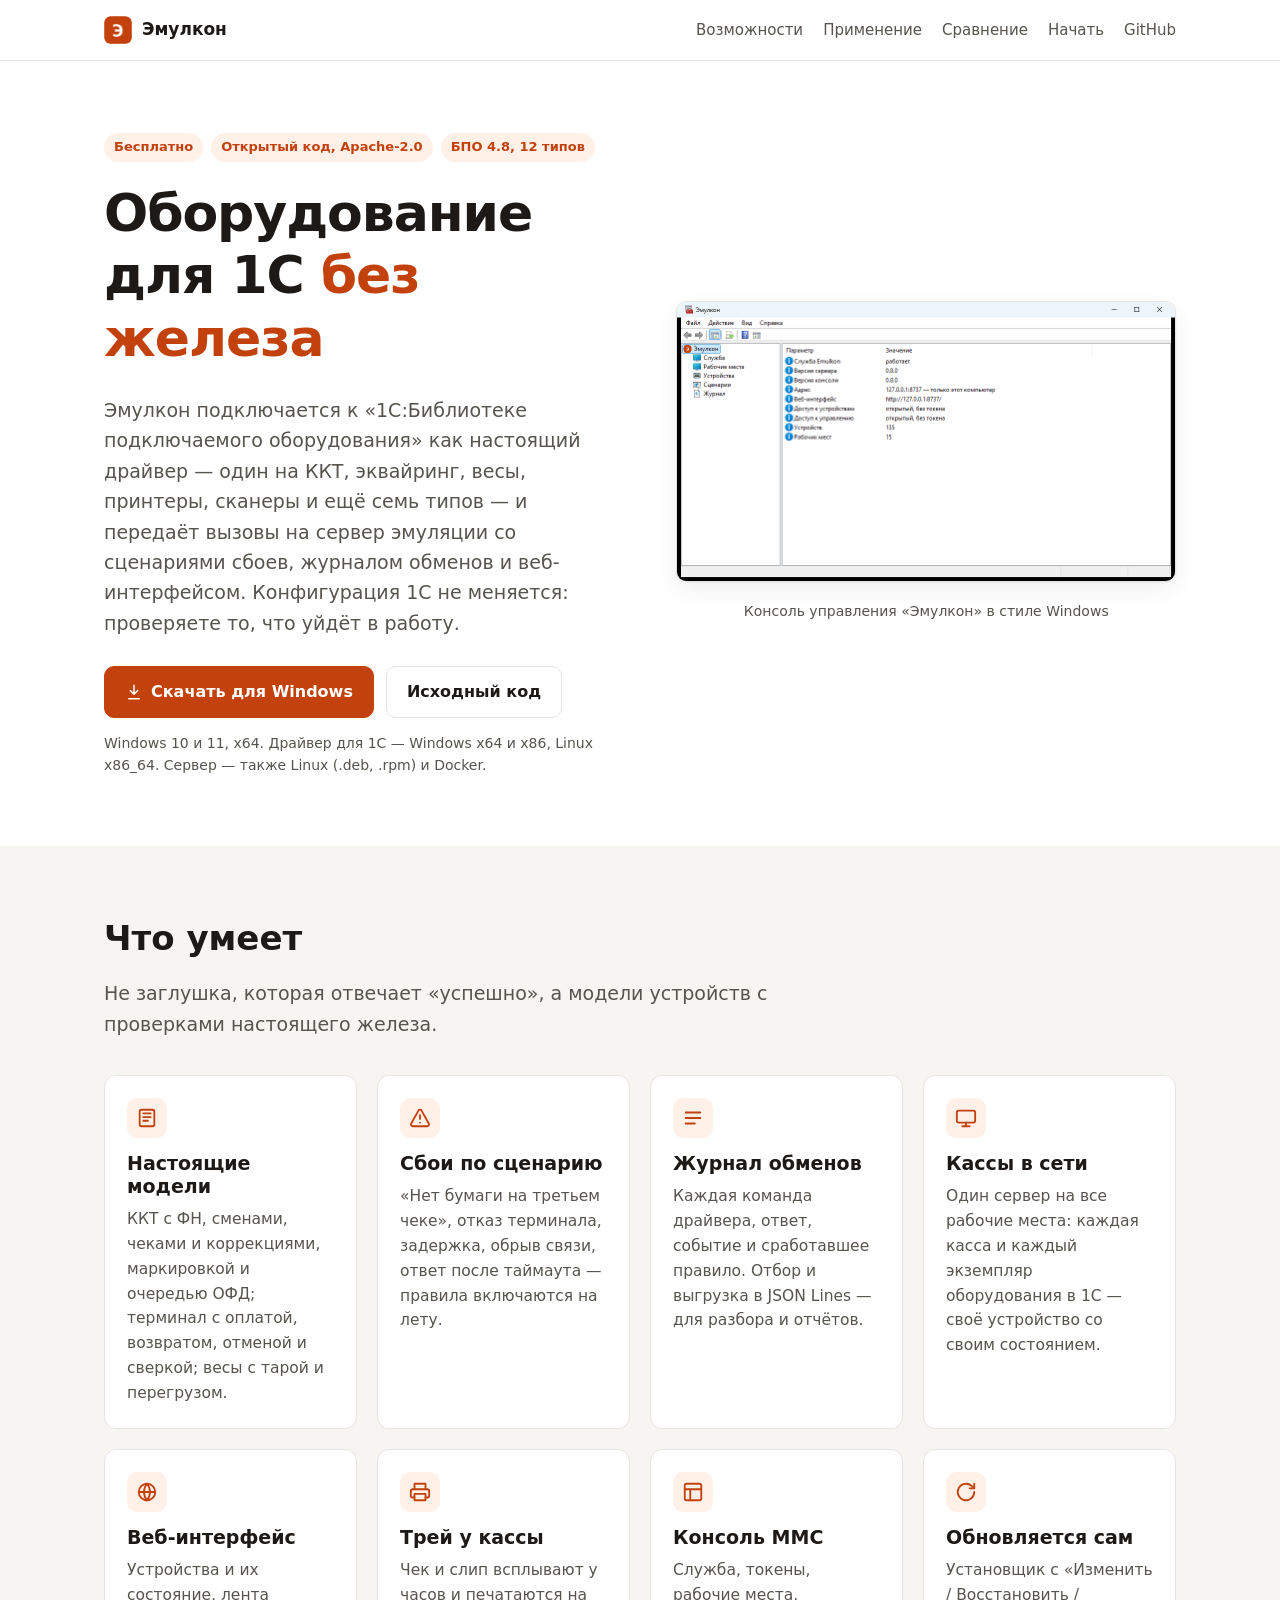
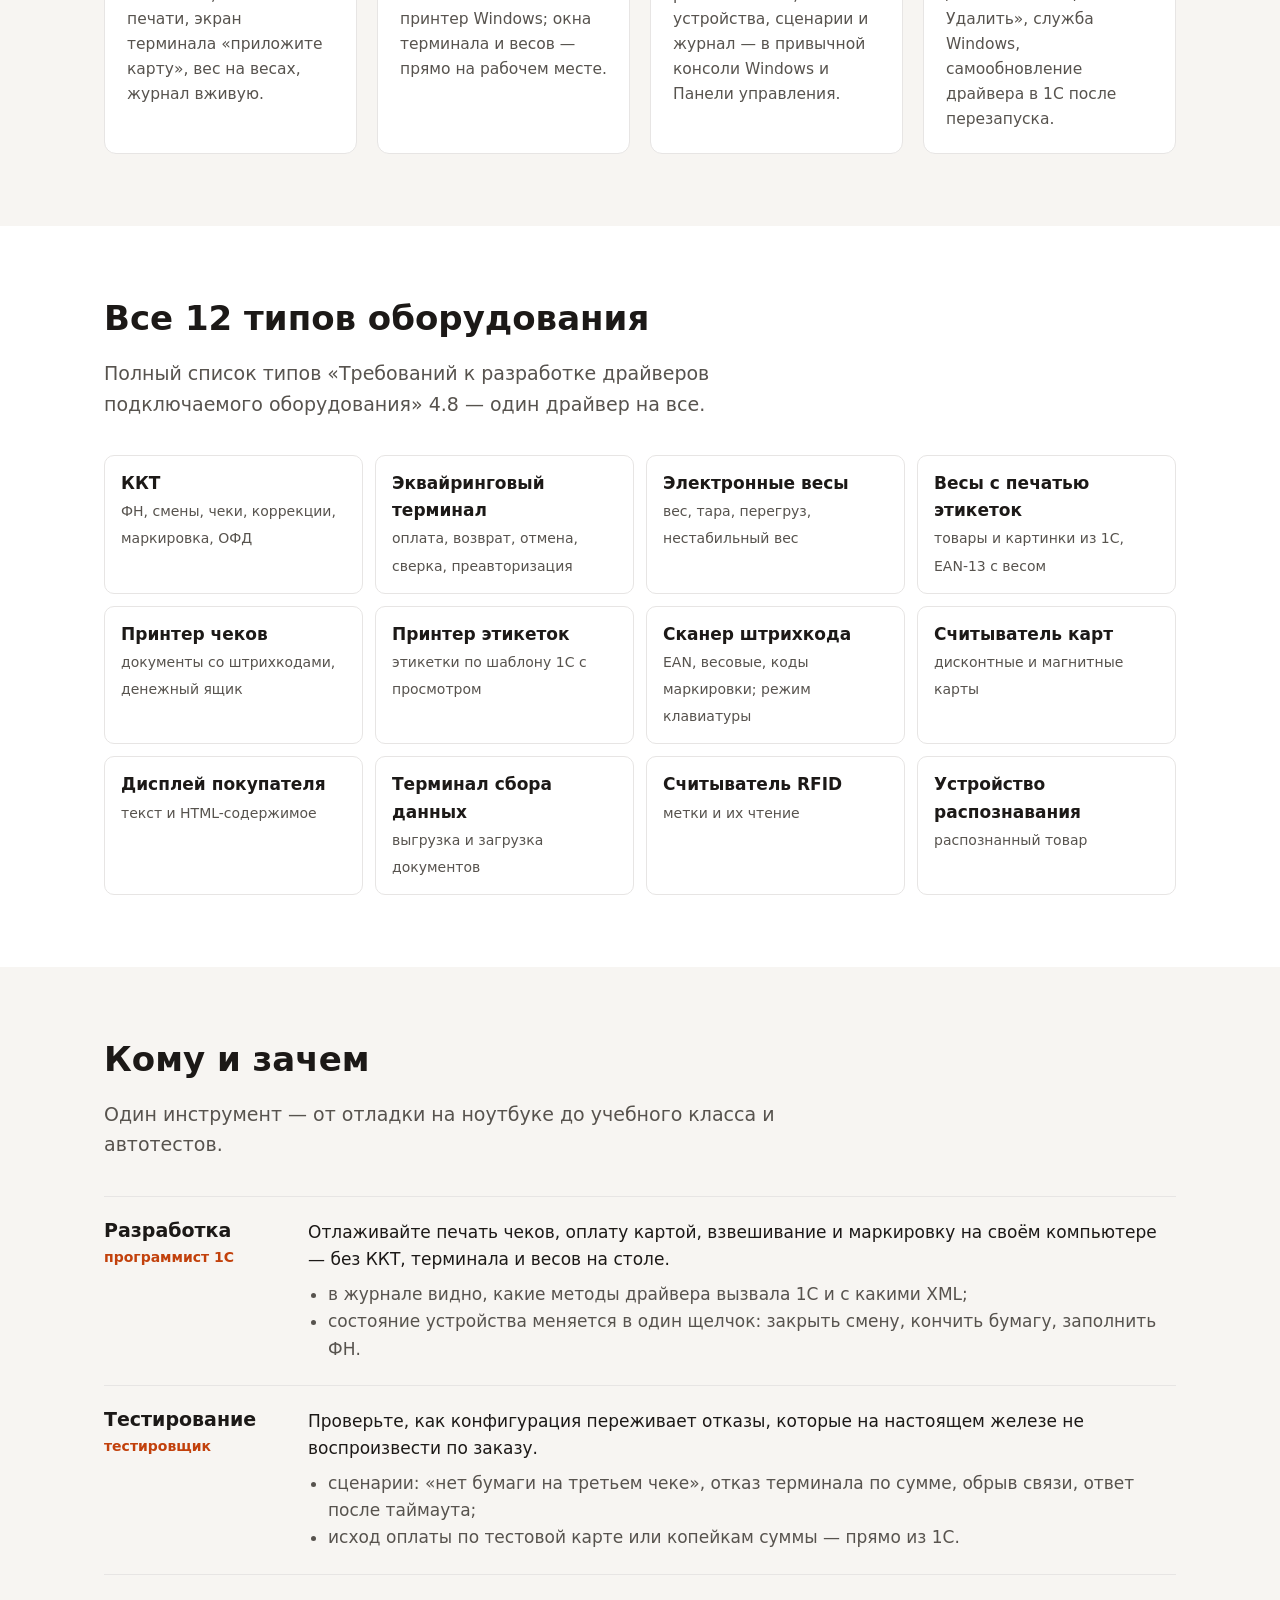
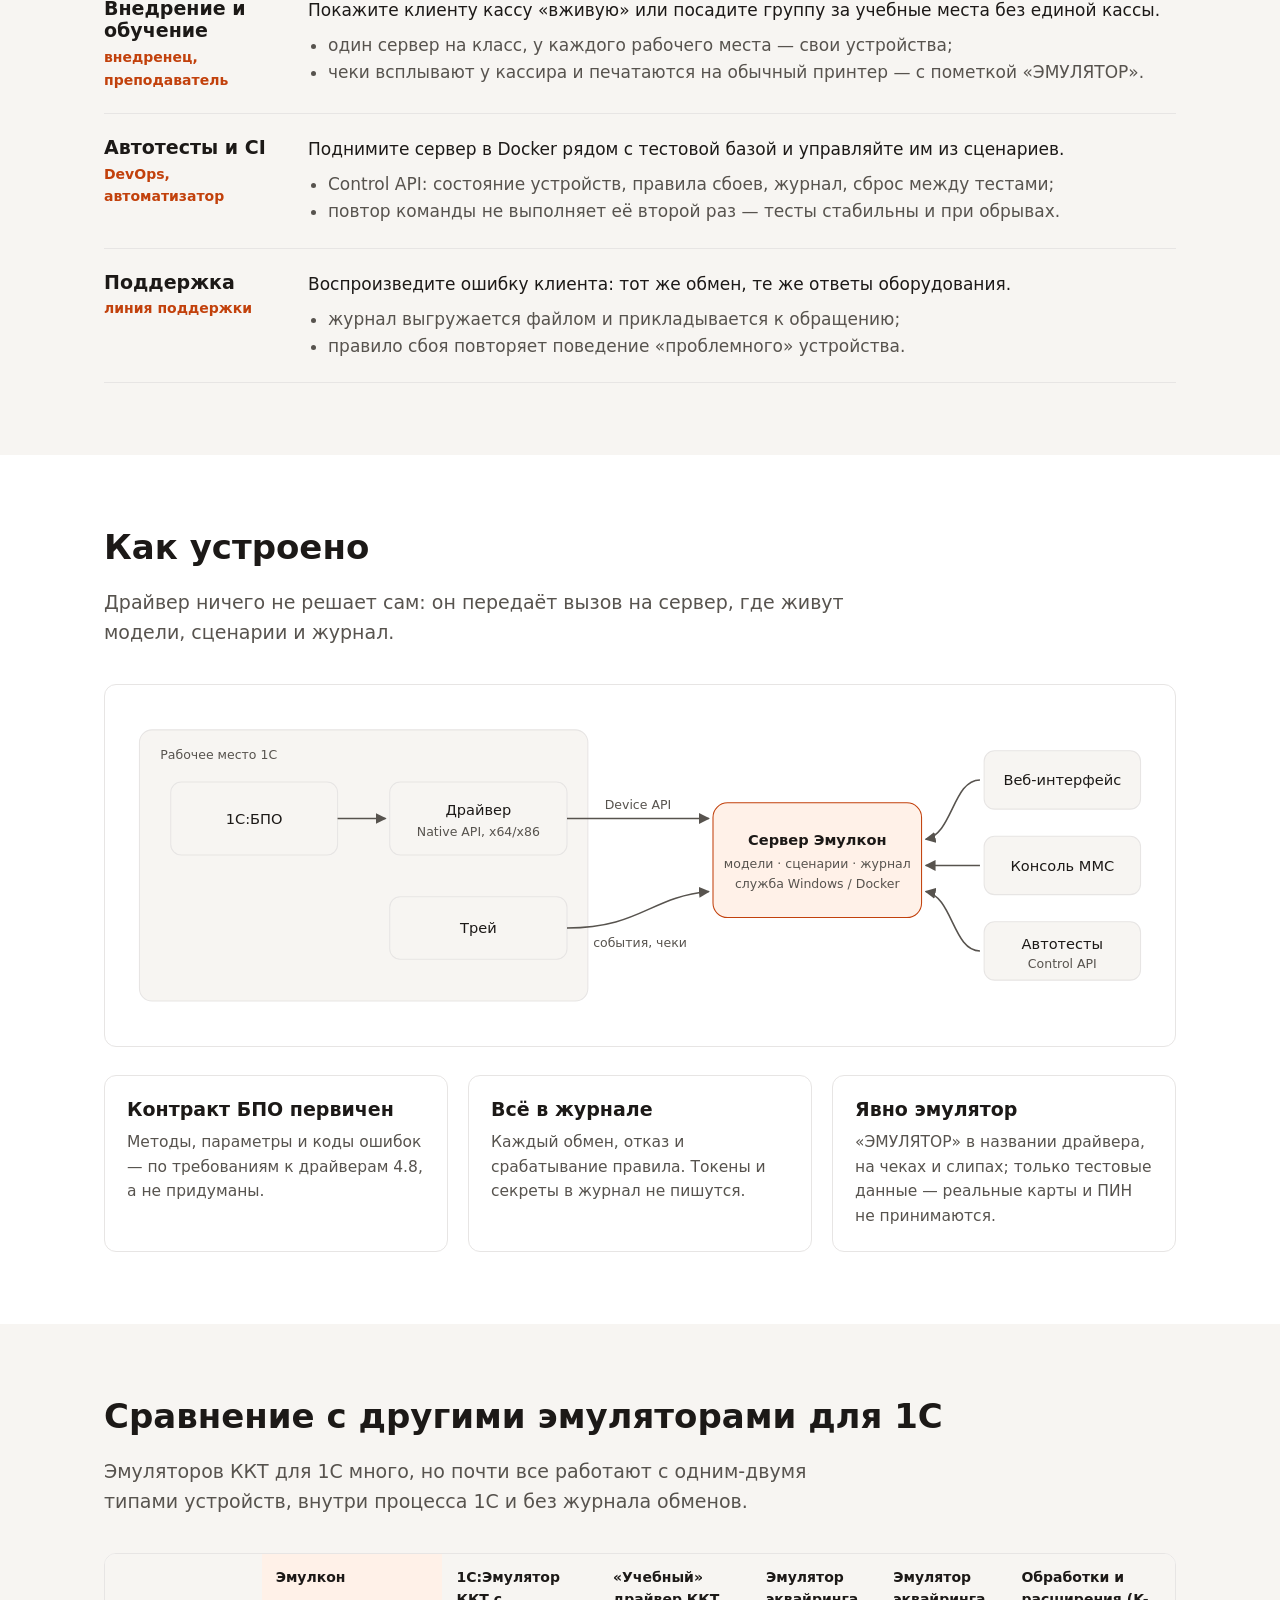
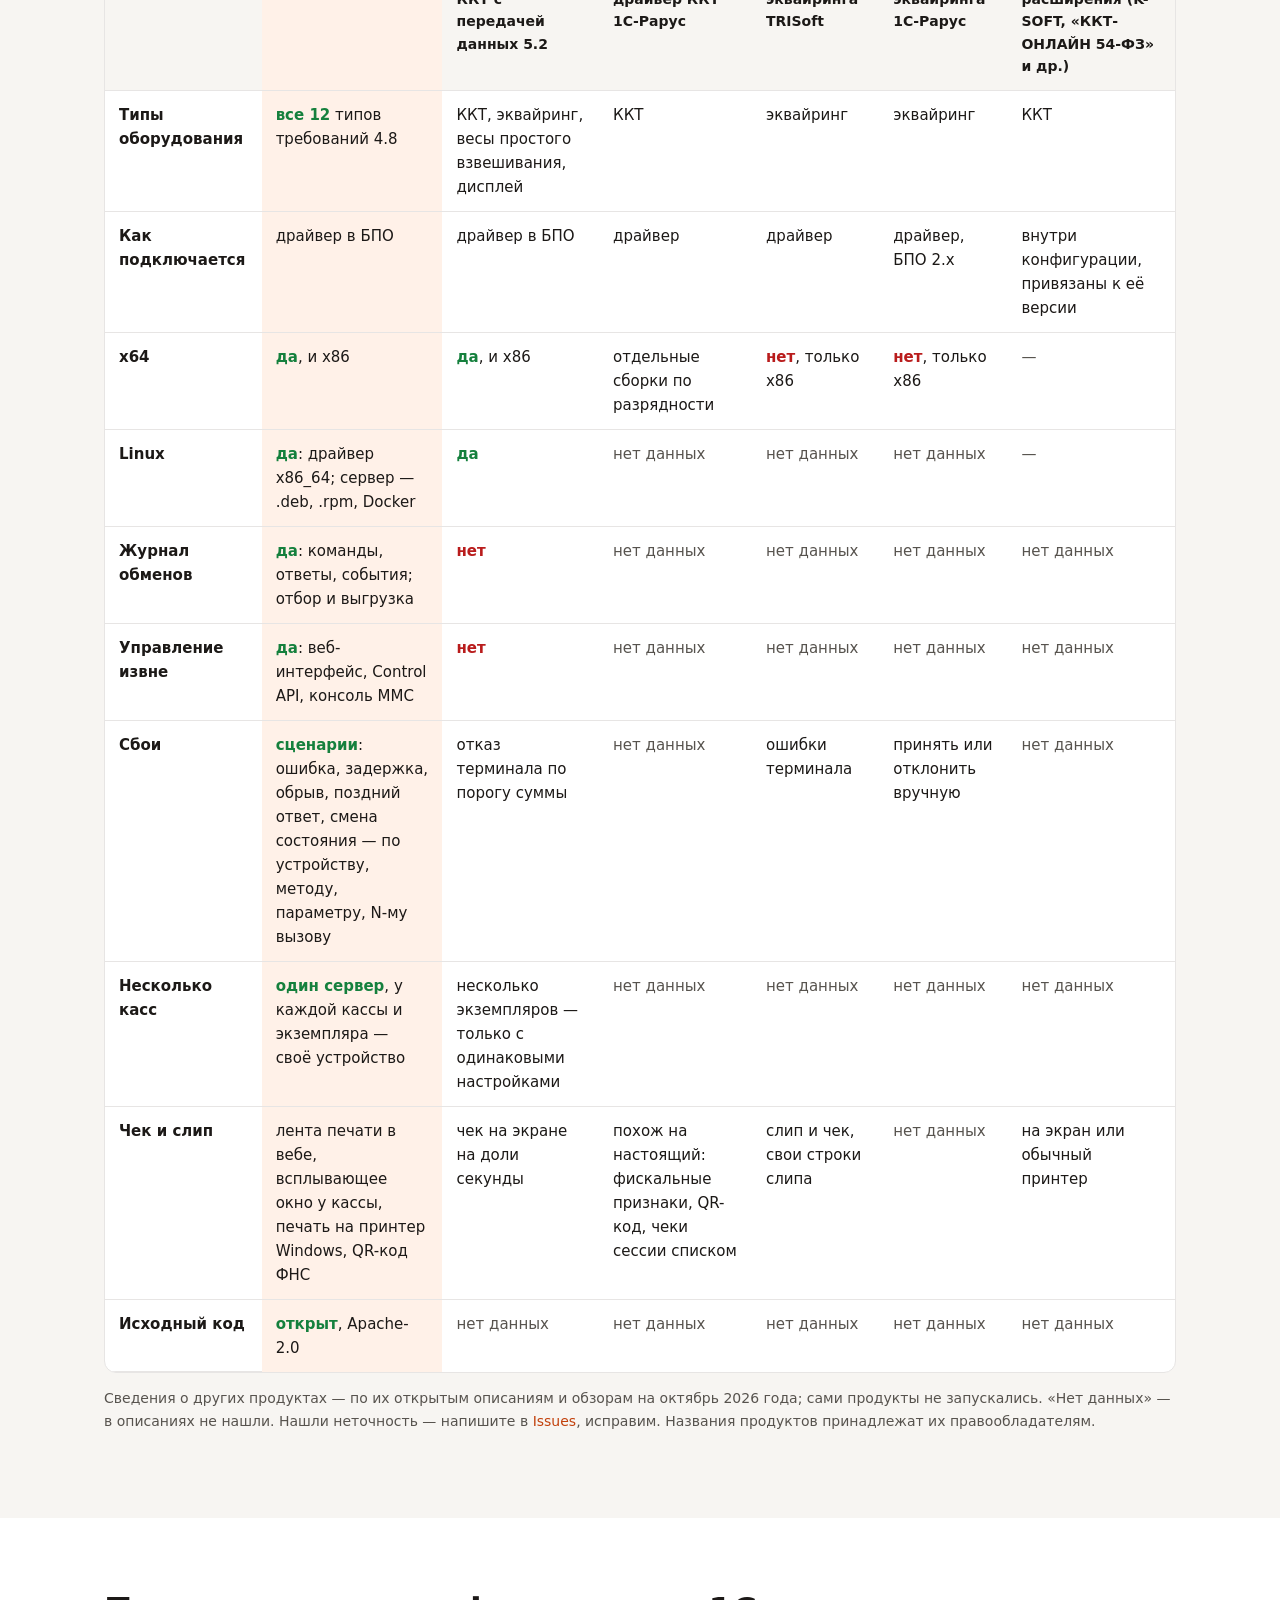
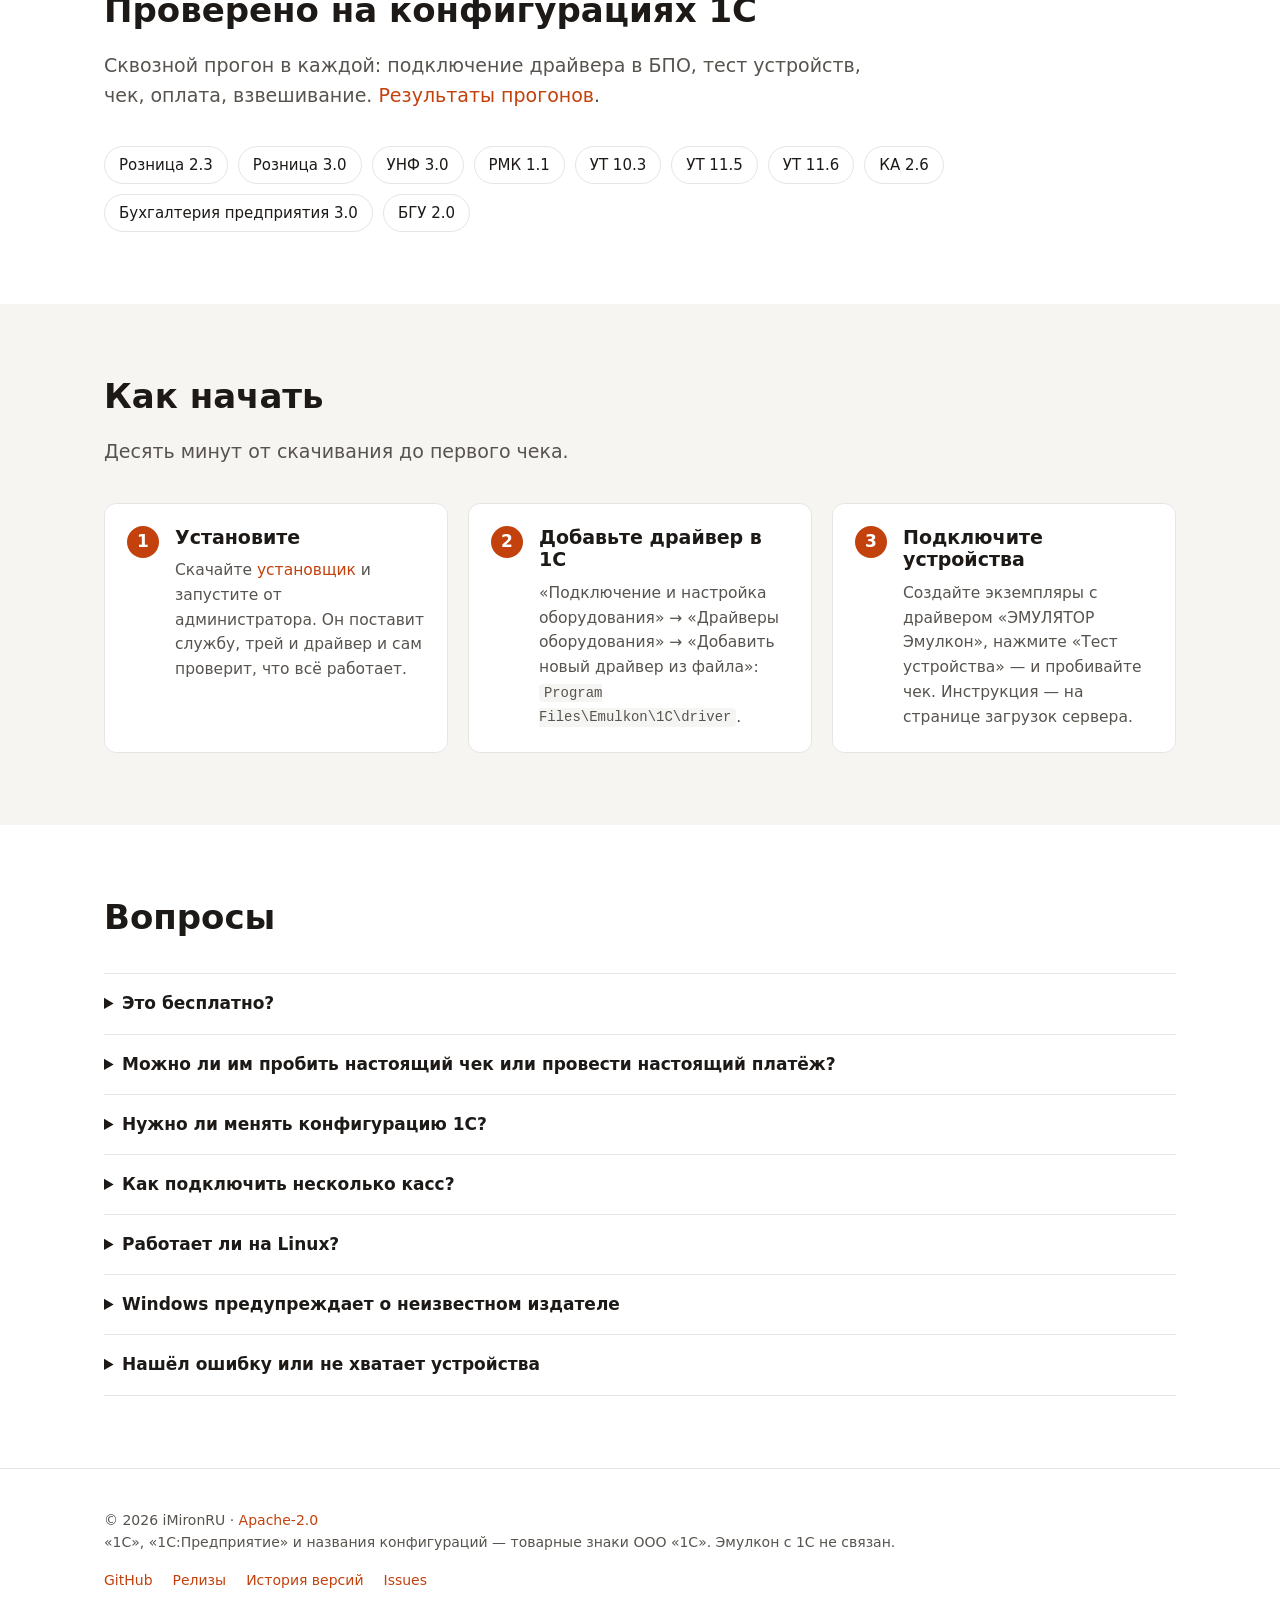
==== commit cea1a595: "Выпуск 0.9.0: версия, CHANGELOG, сайт — Linux Co-Authored-By: Claude Opus 5.5 <noreply@anthropic.com" ====
--- a/site/index.html
+++ b/site/index.html
@@ -7,7 +7,7 @@
   <meta name="description" content="Эмулкон: ККТ, эквайринг, весы, принтеры, сканеры и ещё 7 типов оборудования для 1С:БПО без железа. Настоящий драйвер Native API, сервер со сценариями сбоев, журналом и веб-интерфейсом. Бесплатно, открытый код.">
   <meta property="og:title" content="Эмулкон — эмулятор подключаемого оборудования для 1С:БПО">
   <meta property="og:description" content="Все 12 типов оборудования требований БПО 4.8 без железа: сценарии сбоев, журнал обменов, веб-интерфейс, трей и консоль MMC.">
-  <meta property="og:image" content="https://imironru.github.io/emulkon/images/console-summary.png">
+  <meta property="og:image" content="https://imiron.ru/emulkon/images/console-summary.png">
   <meta property="og:type" content="website">
   <link rel="icon" type="image/png" href="images/logo.png">
   <link rel="stylesheet" href="style.css">
@@ -48,7 +48,7 @@
         </a>
         <a class="btn" href="https://github.com/iMironRU/emulkon">Исходный код</a>
       </div>
-      <p class="note">Windows 10 и 11, x64. Драйвер для 1С — x64 и x86. Сервер — также Linux и Docker.</p>
+      <p class="note">Windows 10 и 11, x64. Драйвер для 1С — Windows x64 и x86, Linux x86_64. Сервер — также Linux (.deb, .rpm) и Docker.</p>
     </div>
     <figure>
       <img src="images/console-summary.png" width="1000" height="560" alt="Консоль управления Эмулкона: сводка службы, устройств и рабочих мест">
@@ -299,7 +299,7 @@
           </tr>
           <tr>
             <th>Linux</th>
-            <td class="us"><span class="n">драйвер — нет</span>; сервер — да, и Docker</td>
+            <td class="us"><span class="y">да</span>: драйвер x86_64; сервер — .deb, .rpm, Docker</td>
             <td><span class="y">да</span></td>
             <td class="q">нет данных</td>
             <td class="q">нет данных</td>
@@ -437,7 +437,7 @@
     </details>
     <details>
       <summary>Работает ли на Linux?</summary>
-      <p>Сервер — да, в том числе в Docker. Драйвер для 1С пока только под Windows (x64 и x86).</p>
+      <p>Да, с версии 0.9.0. Драйвер для 1С под Linux x86_64 проверен в настоящей 1С (УНФ 3.0, платформа 8.5, Ubuntu 24.04) — в том числе с сервером на Windows и наоборот. Сервер — пакеты .deb и .rpm со службой systemd и образ Docker <code>ghcr.io/imironru/emulkon</code>: один сервер на команду разработчиков.</p>
     </details>
     <details>
       <summary>Windows предупреждает о неизвестном издателе</summary>
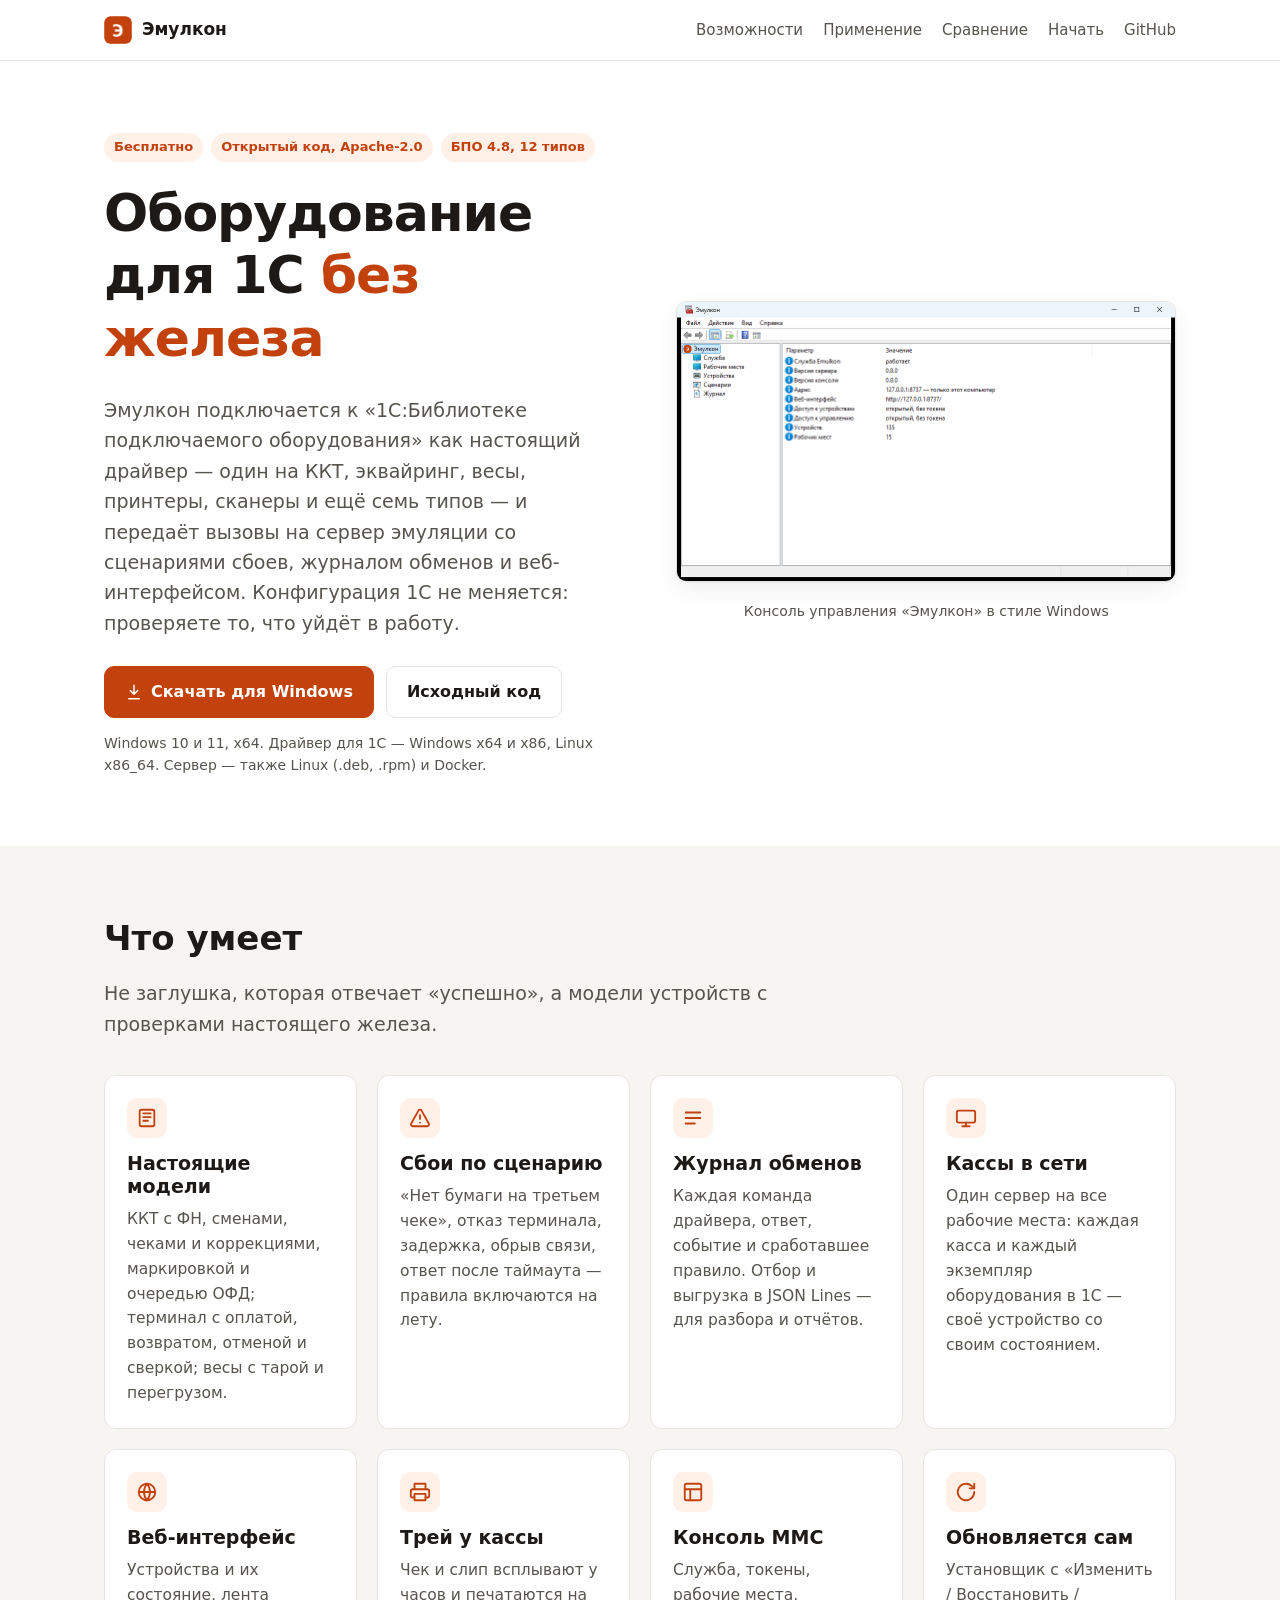
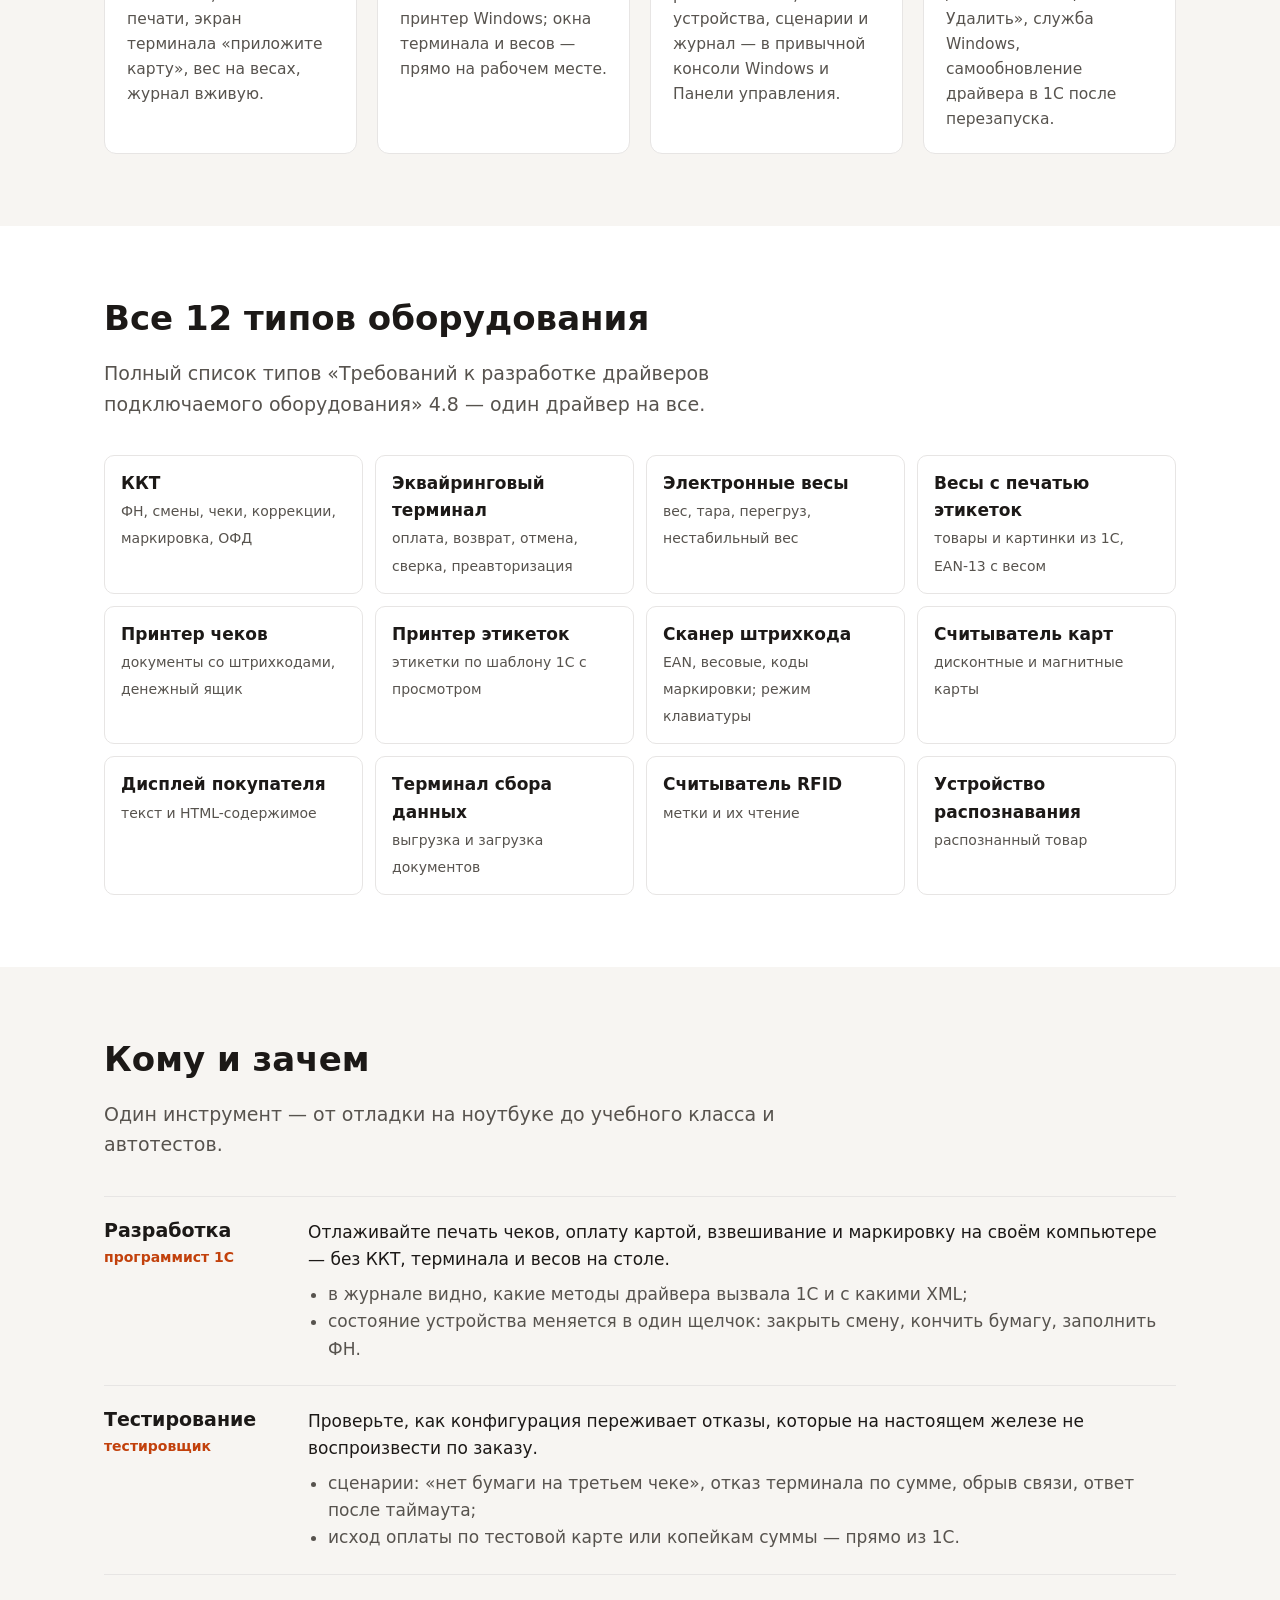
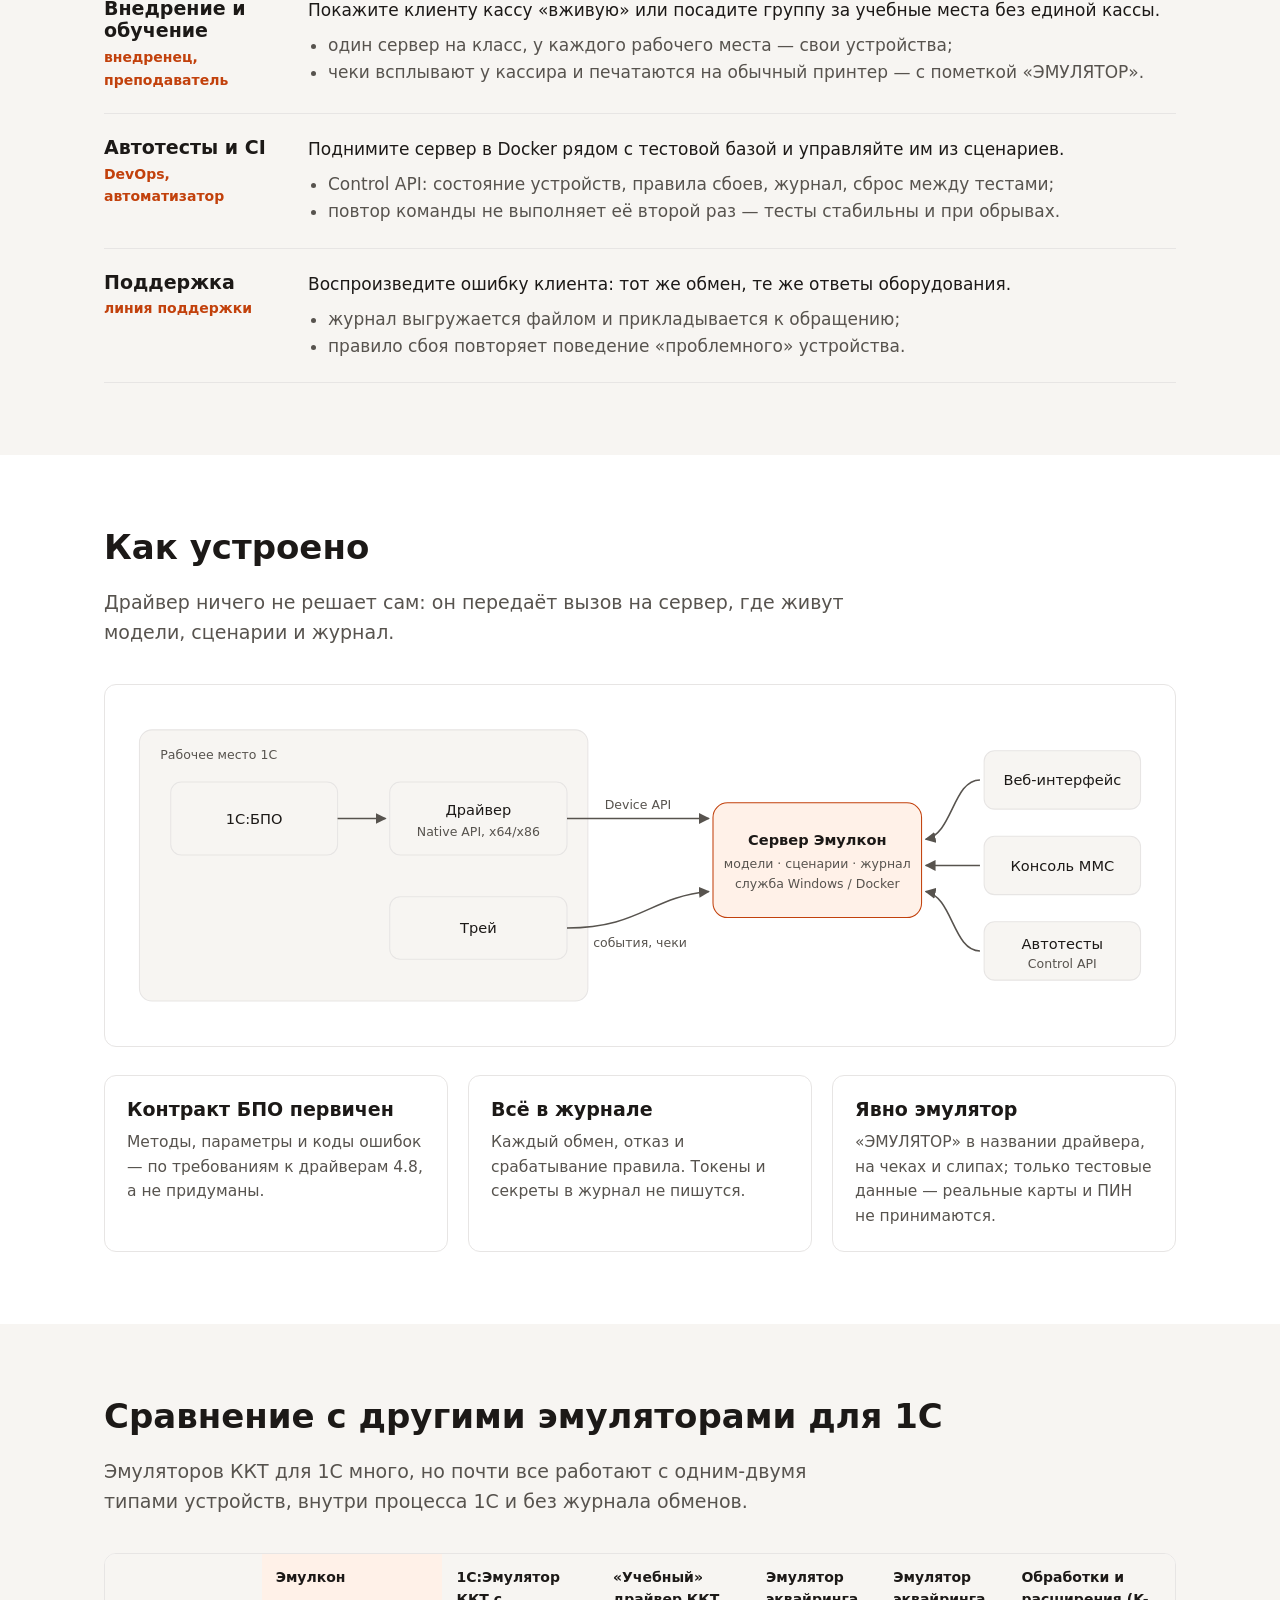
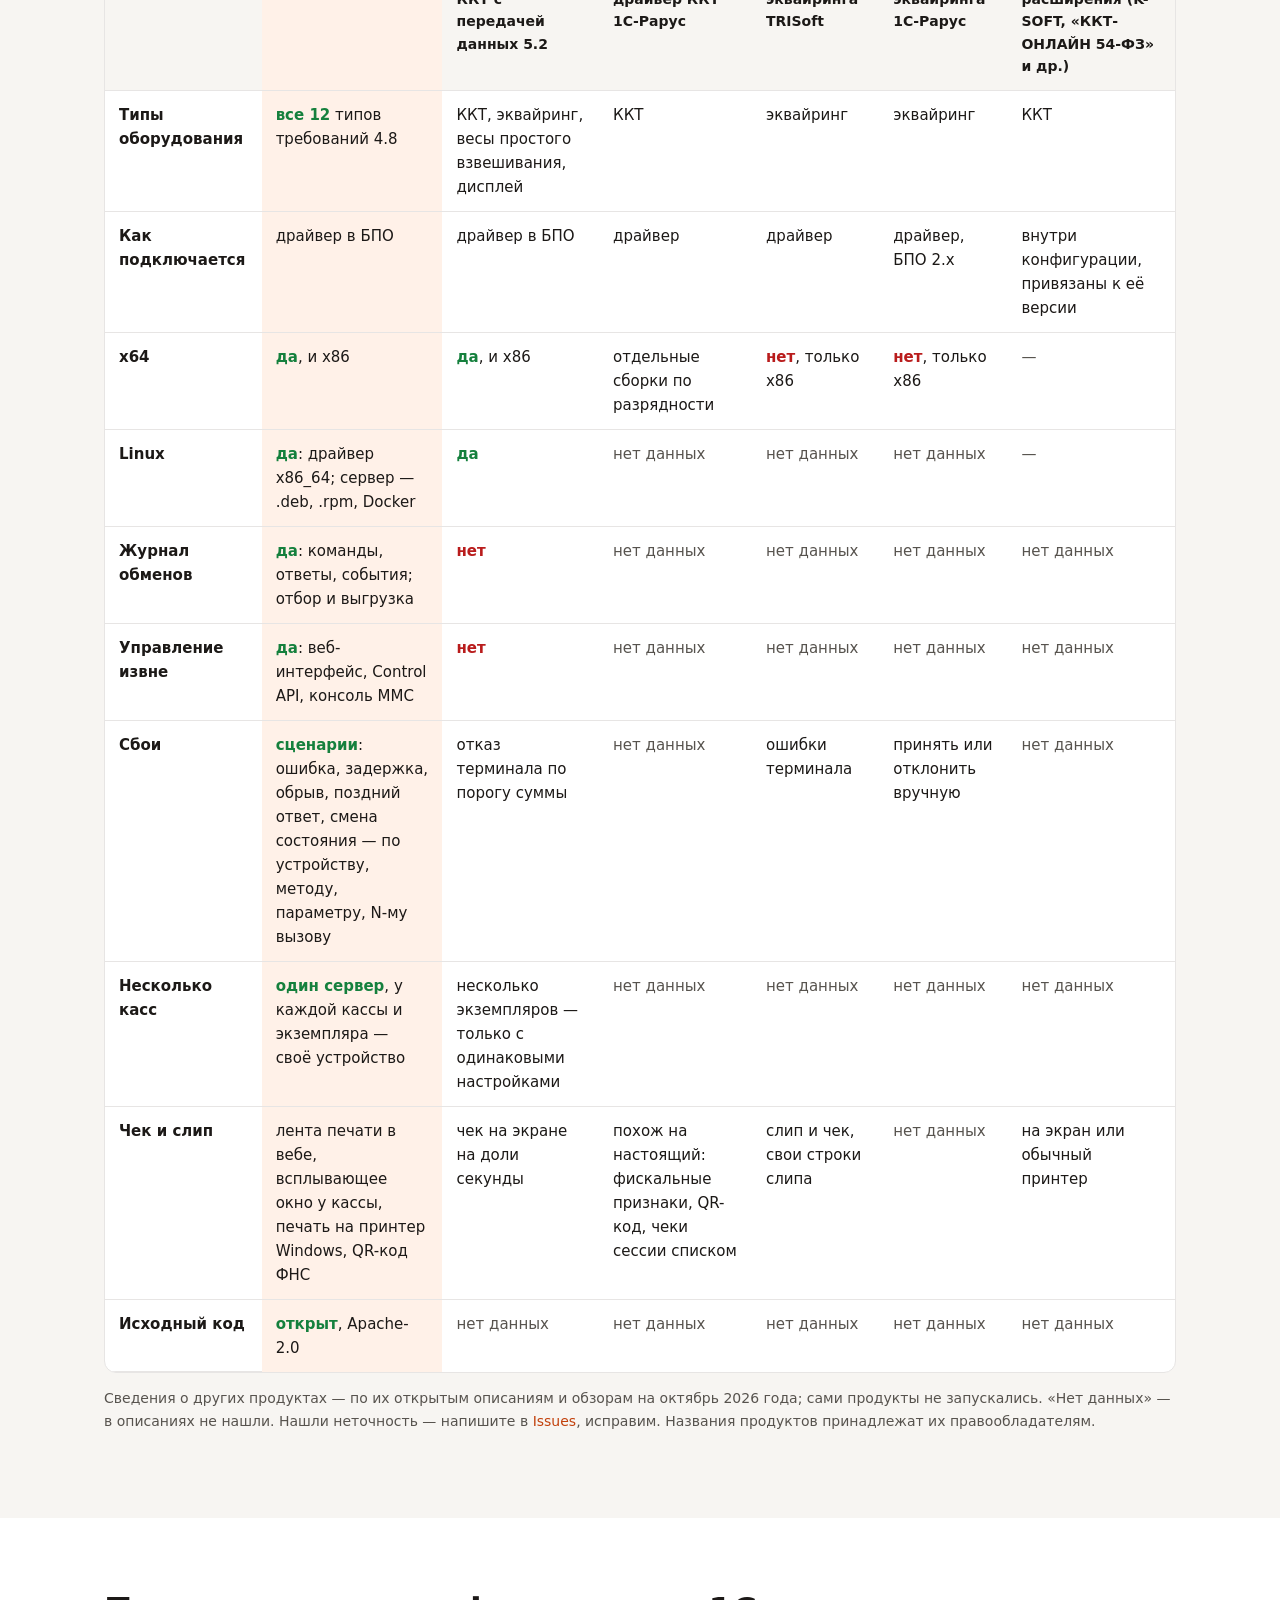
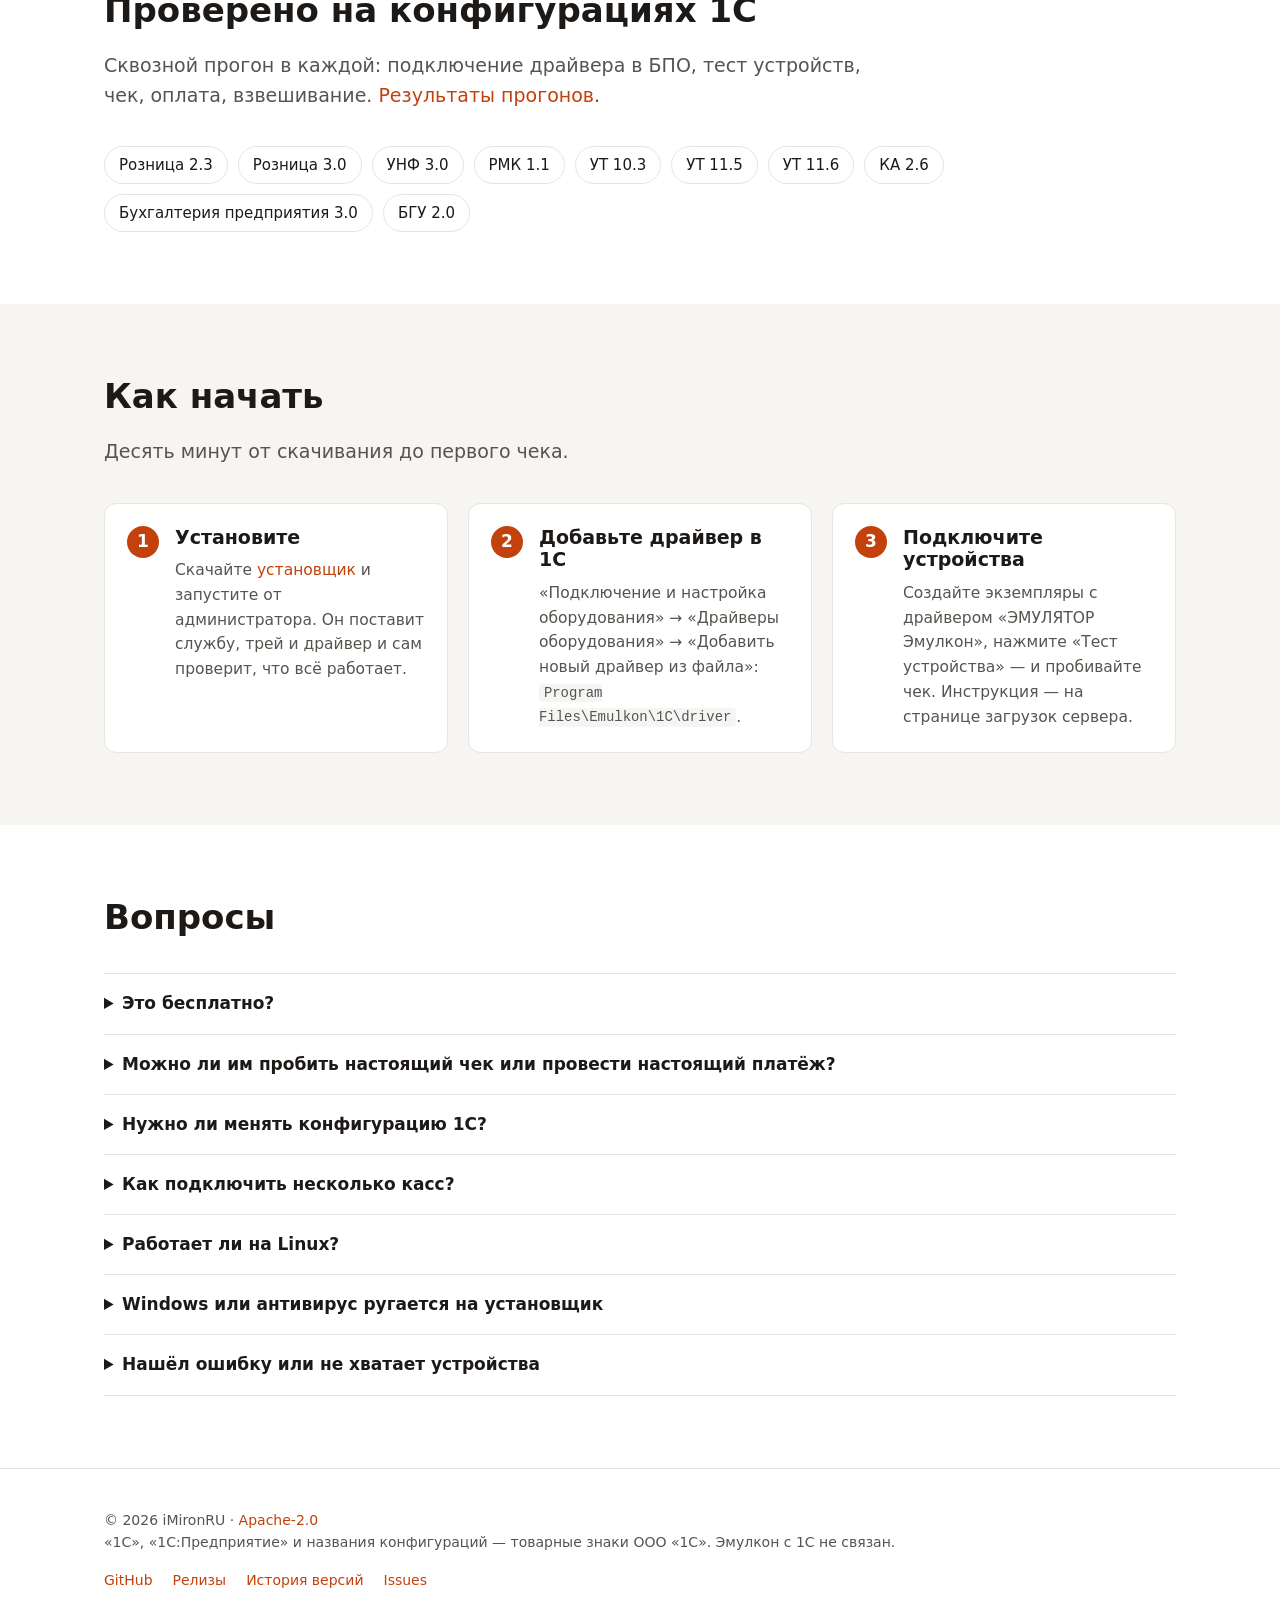
==== commit 4d66c2ba: "Описание: антивирус может пометить установщик — ложное срабатывание (#20) Пока подписи кода нет (#11" ====
--- a/site/index.html
+++ b/site/index.html
@@ -440,9 +440,13 @@
       <p>Да, с версии 0.9.0. Драйвер для 1С под Linux x86_64 проверен в настоящей 1С (УНФ 3.0, платформа 8.5, Ubuntu 24.04) — в том числе с сервером на Windows и наоборот. Сервер — пакеты .deb и .rpm со службой systemd и образ Docker <code>ghcr.io/imironru/emulkon</code>: один сервер на команду разработчиков.</p>
     </details>
     <details>
-      <summary>Windows предупреждает о неизвестном издателе</summary>
-      <p>Подписи кода пока нет. Проверьте установщик по <code>SHA256SUMS</code> из релиза и выберите «Подробнее» →
-        «Выполнить в любом случае».</p>
+      <summary>Windows или антивирус ругается на установщик</summary>
+      <p>Подписи кода пока нет, поэтому SmartScreen предупреждает о неизвестном издателе («Подробнее» → «Выполнить
+        в любом случае»), а антивирус, в том числе Microsoft Defender, может пометить установщик или забрать его
+        в карантин. Это ложное срабатывание: Эмулкон — открытый эмулятор тестового оборудования. Сравните файл
+        с <code>SHA256SUMS</code> из релиза, восстановите из карантина и разрешите («Безопасность Windows» →
+        «Защита от вирусов и угроз» → «Журнал защиты»). Срабатывание облачное и непостоянное — у части пользователей
+        его нет. Подробности и статус — <a href="https://github.com/iMironRU/emulkon/issues/20">issue #20</a>.</p>
     </details>
     <details>
       <summary>Нашёл ошибку или не хватает устройства</summary>
